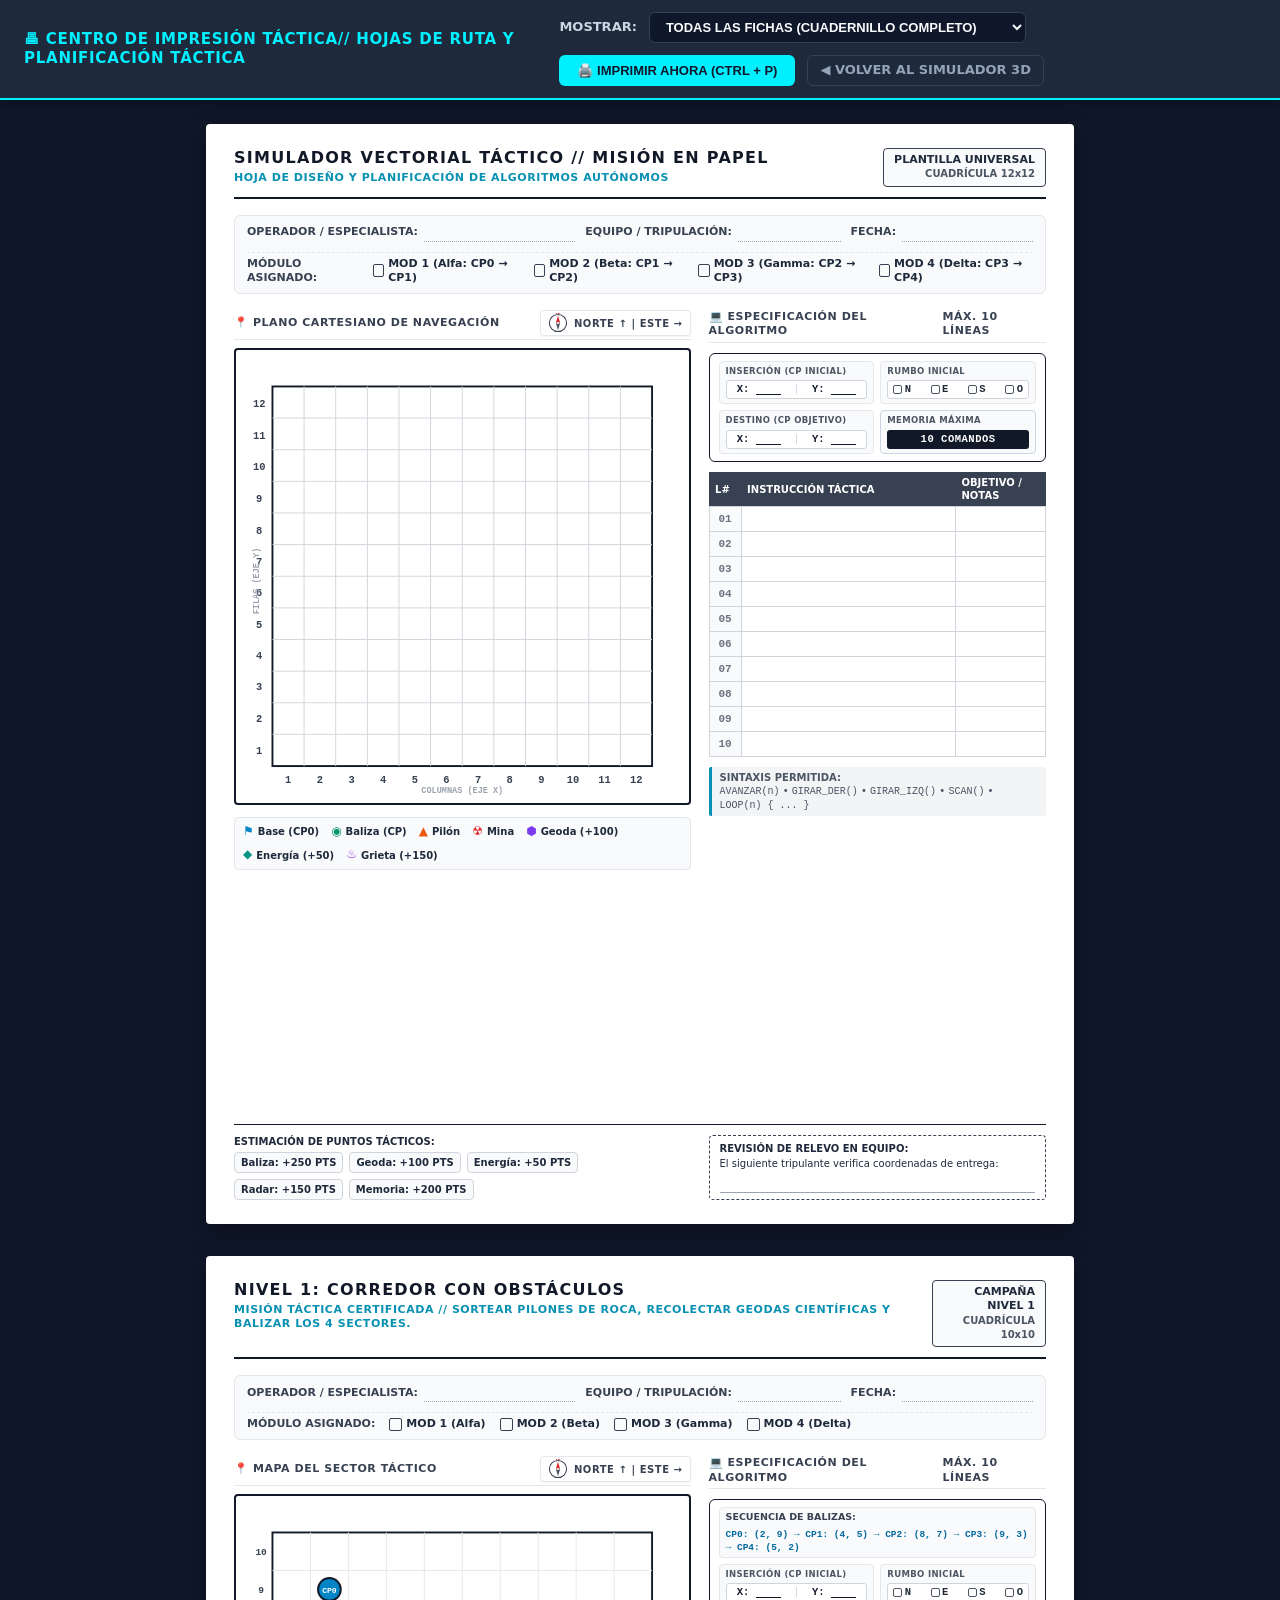
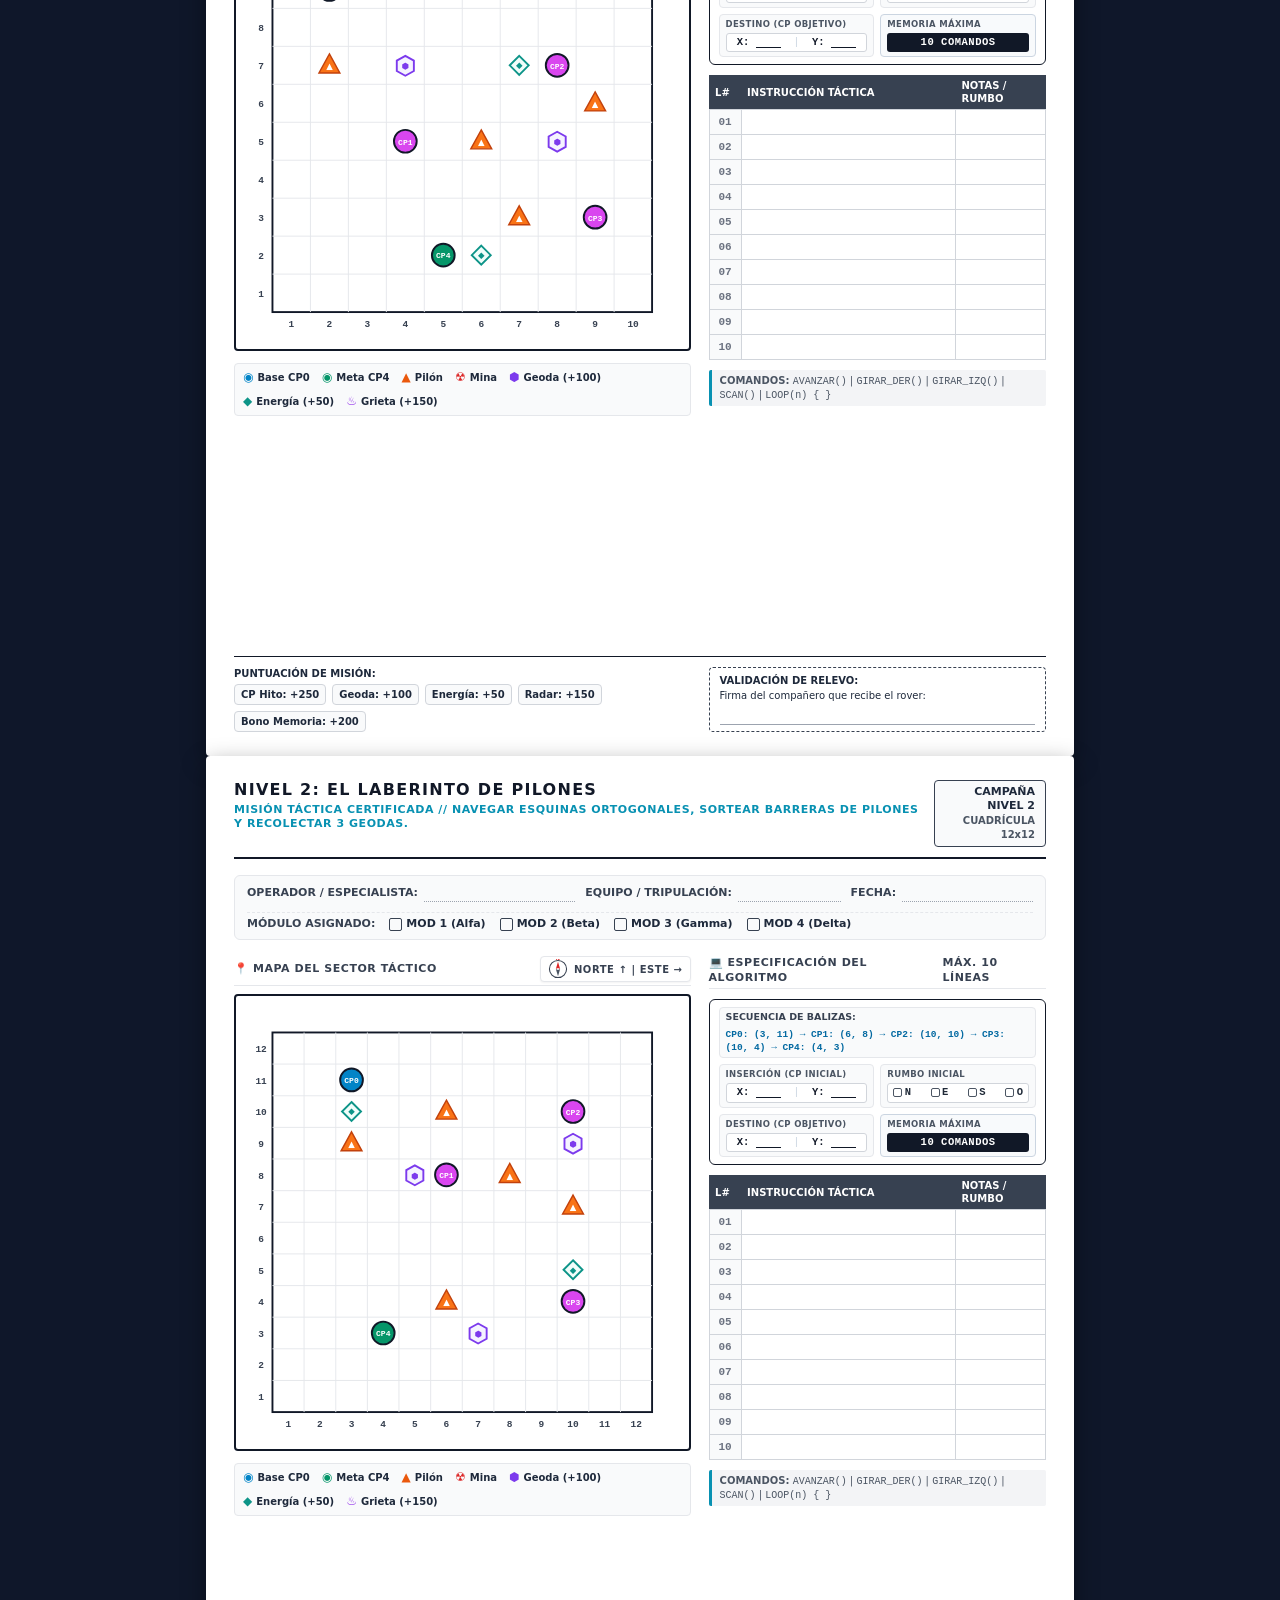
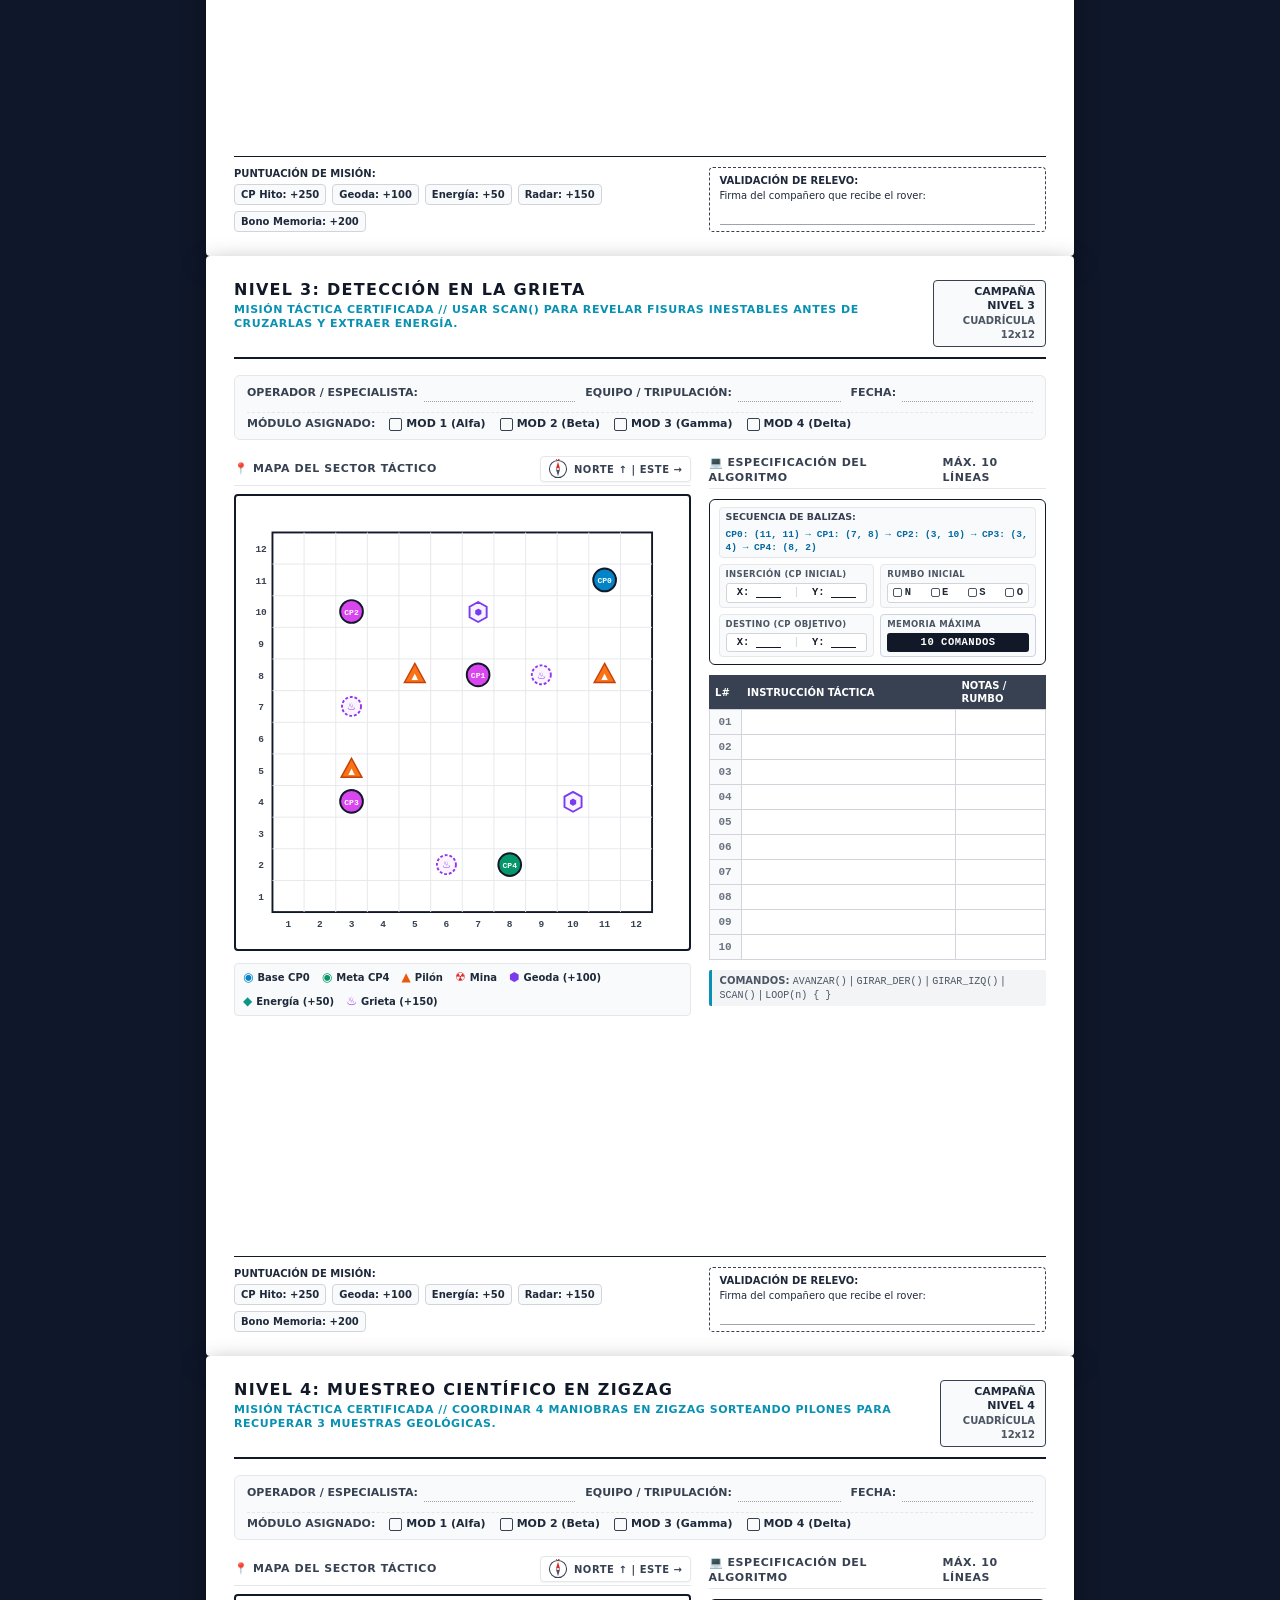
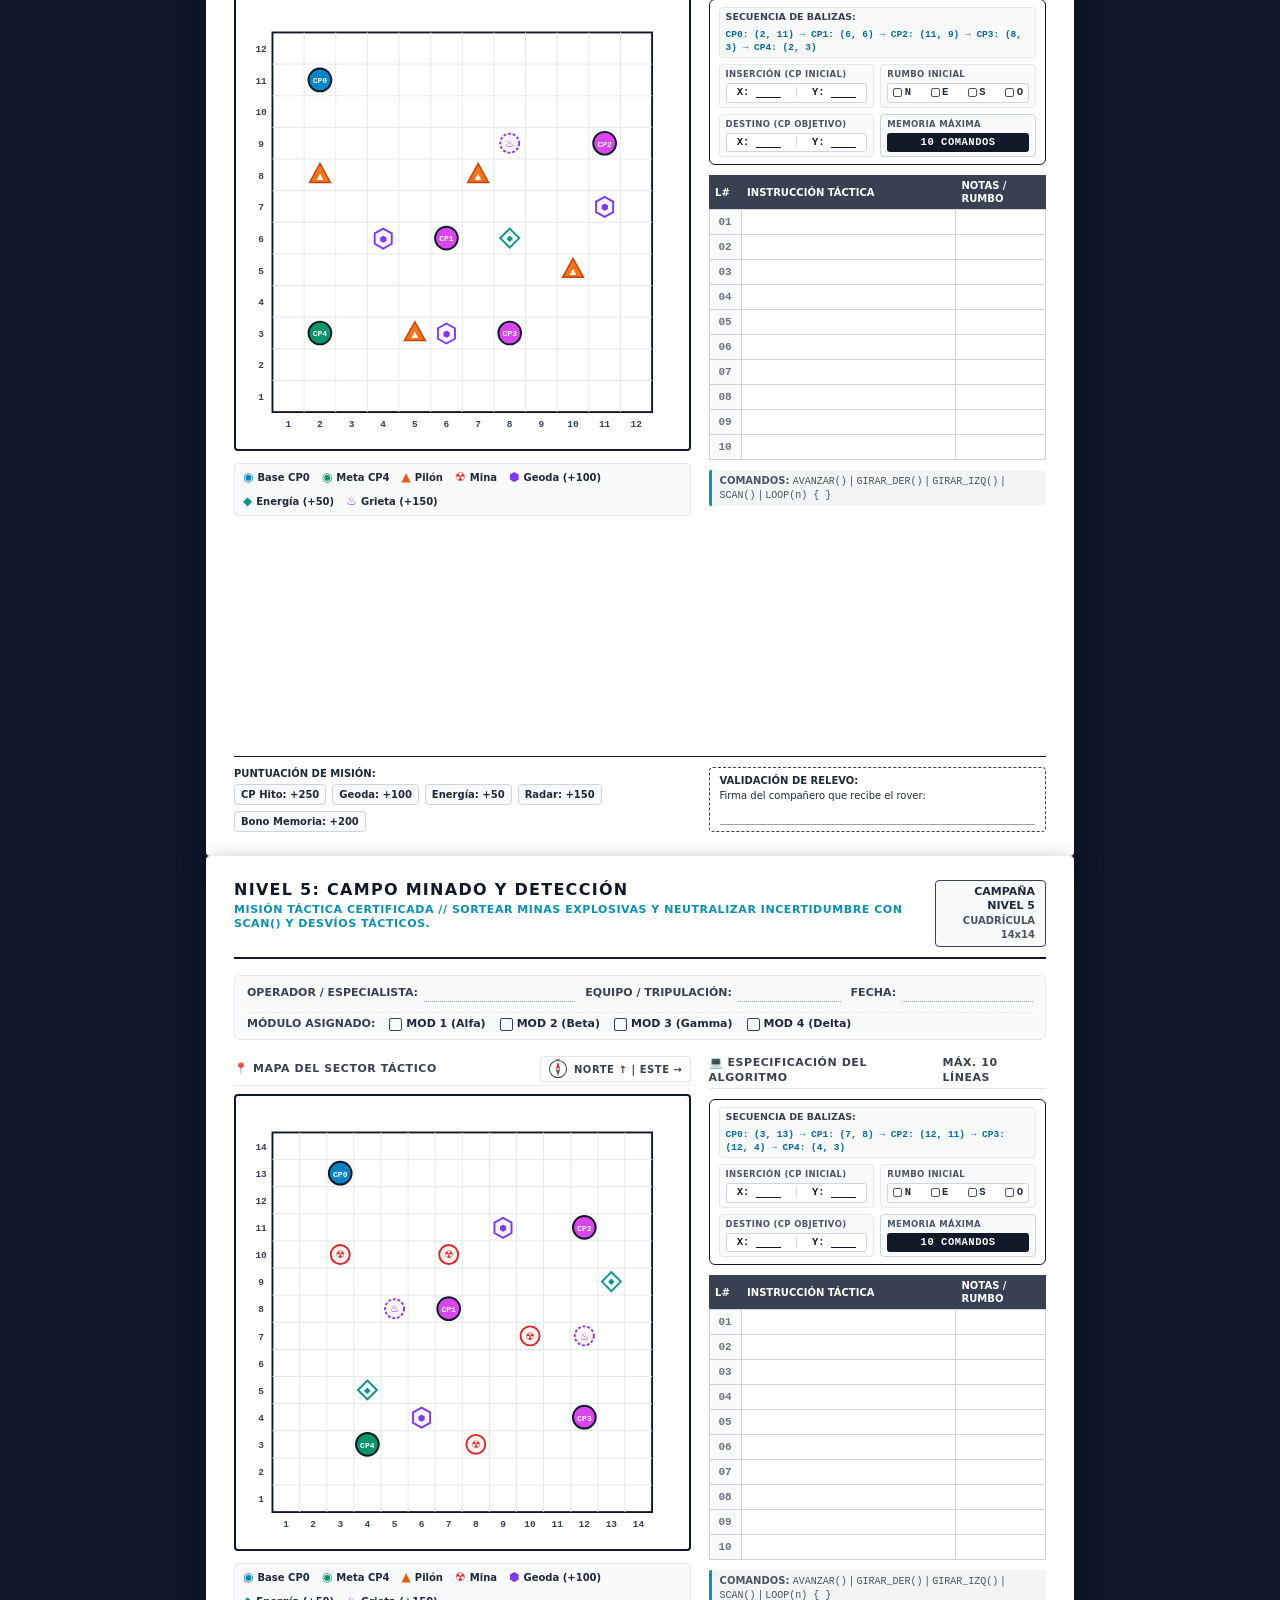
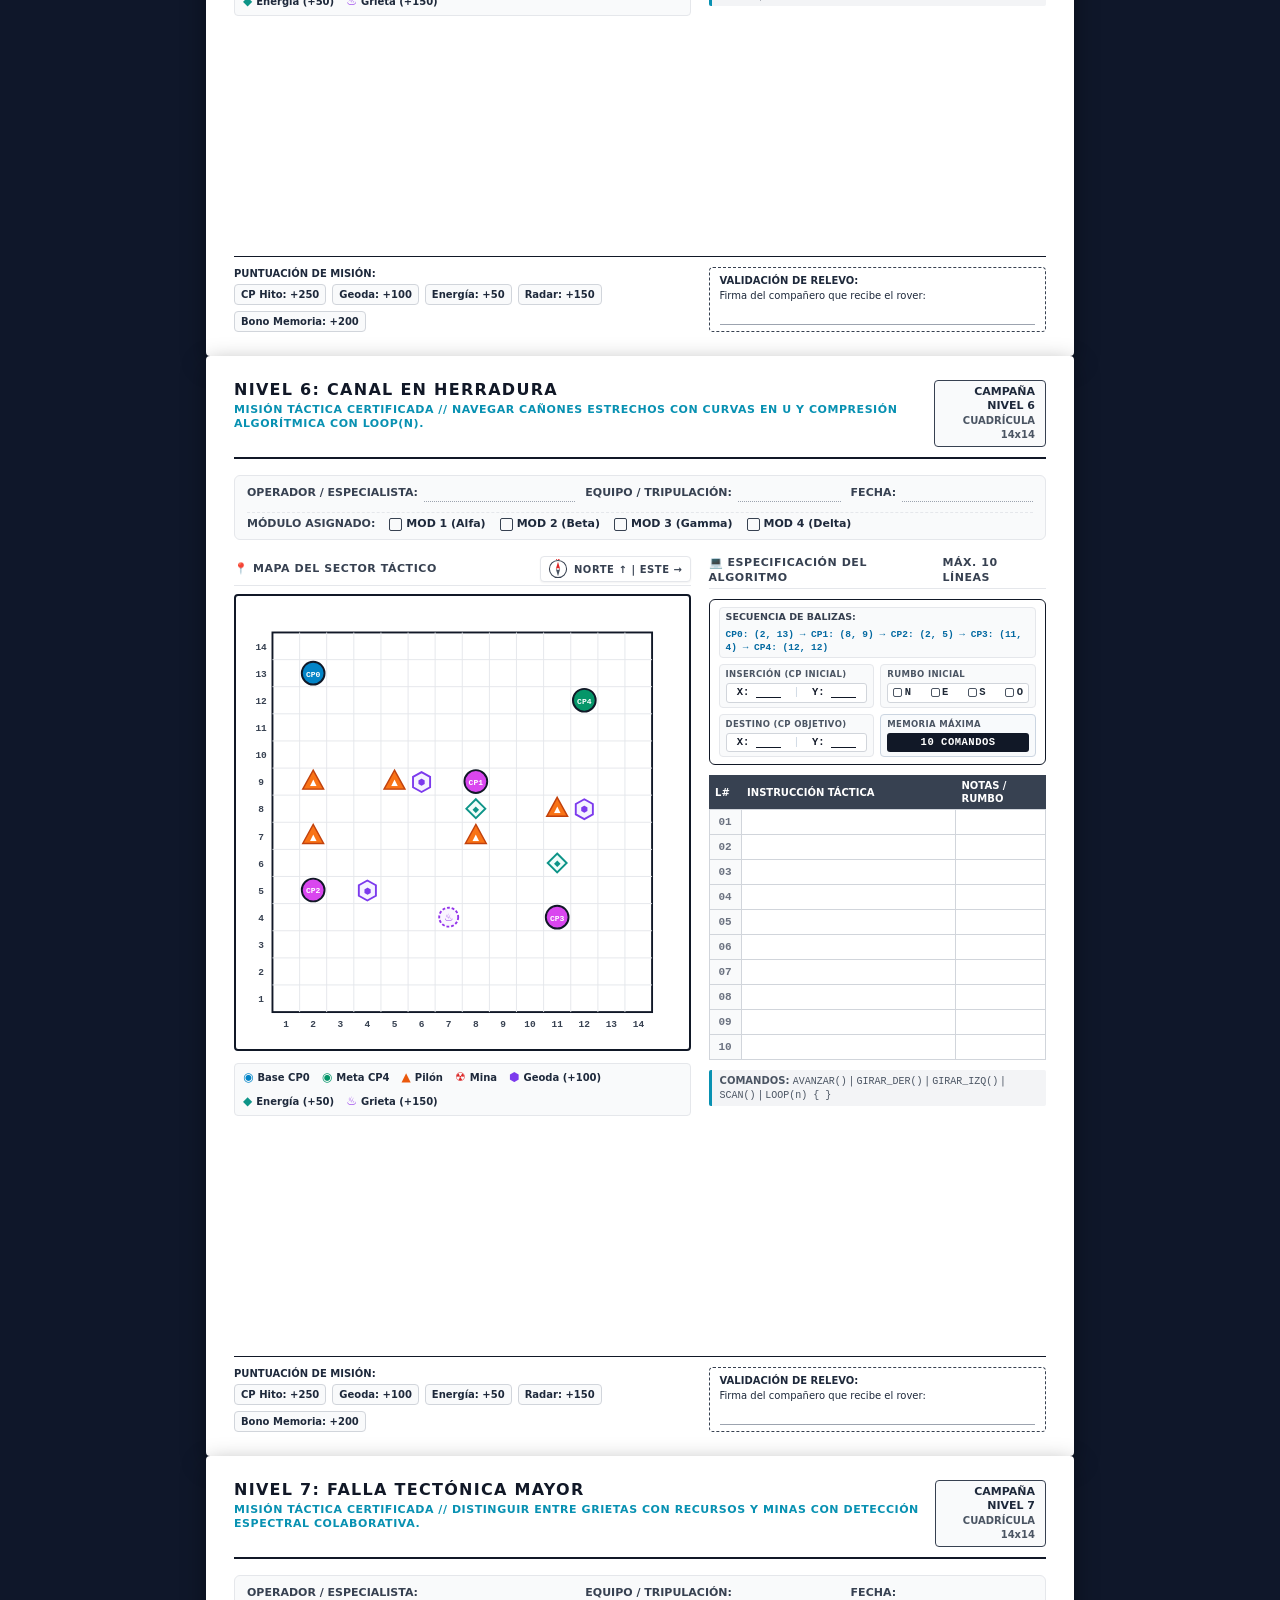
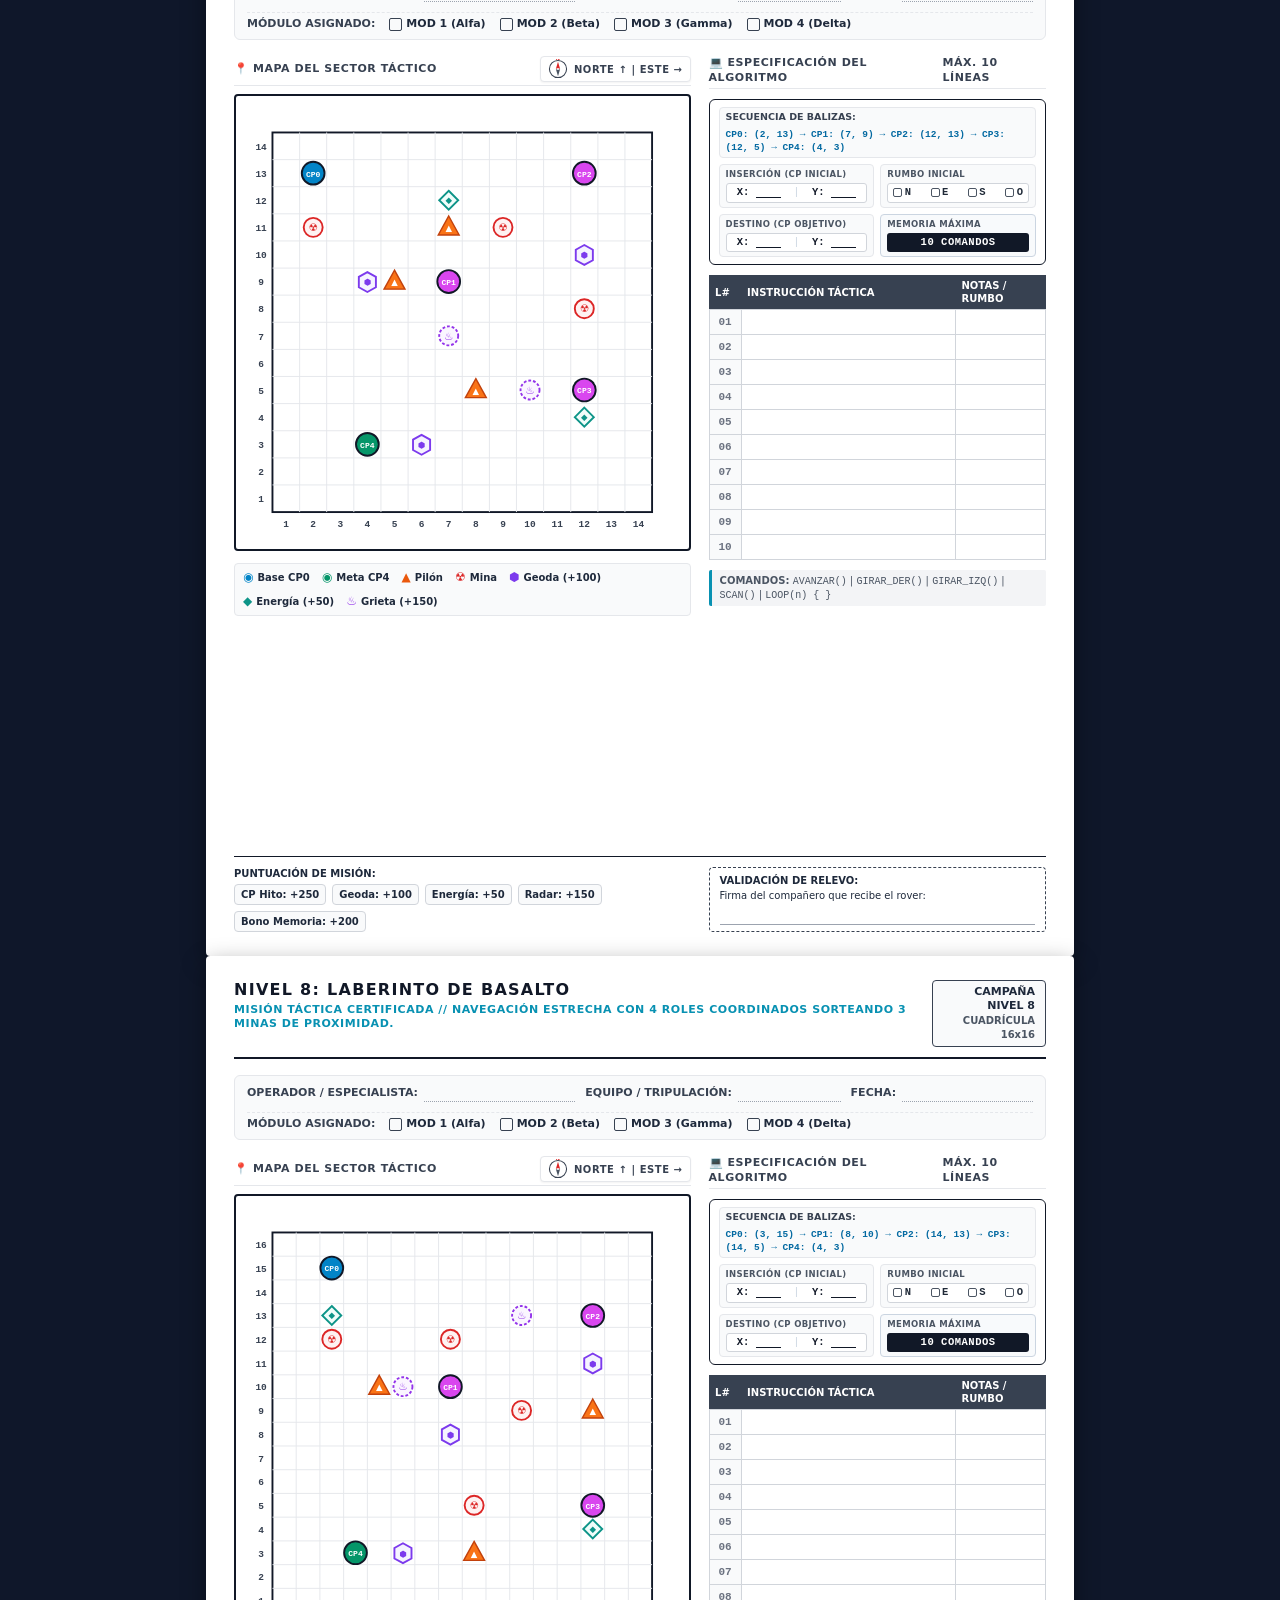
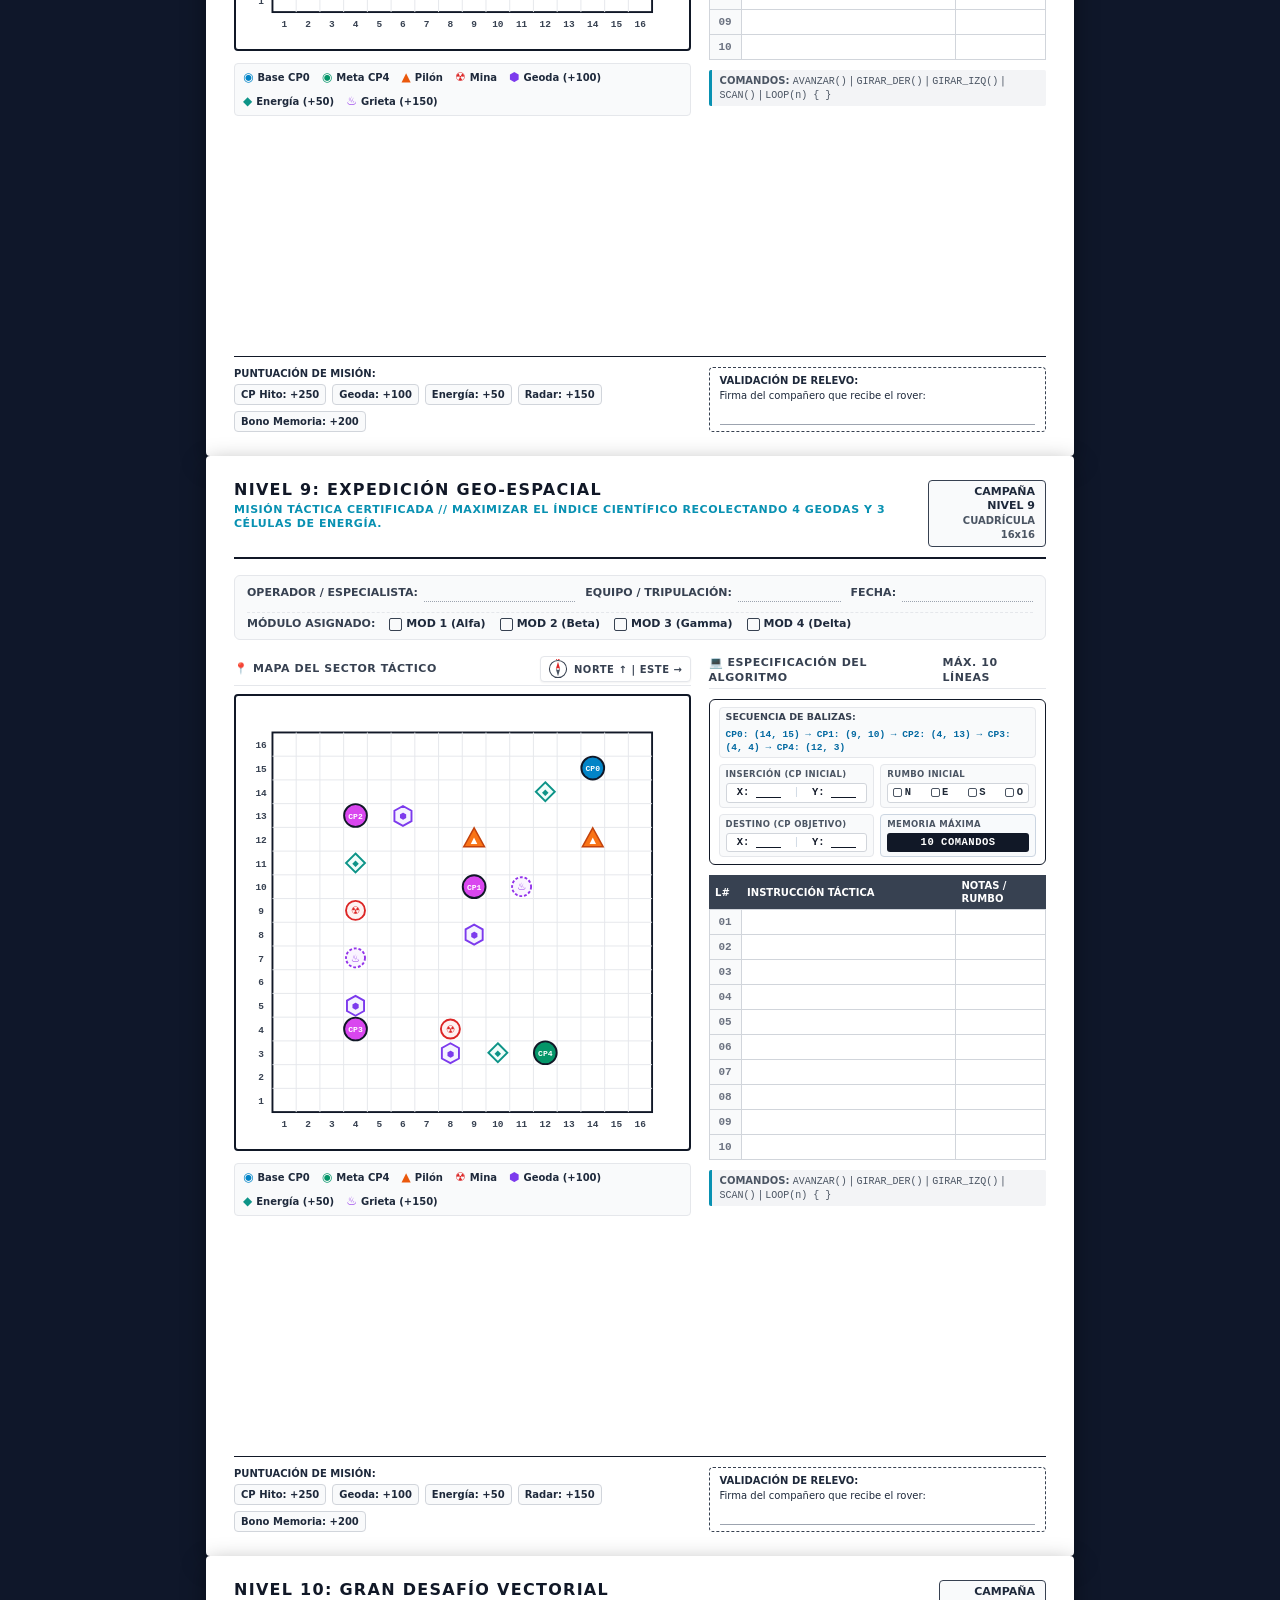
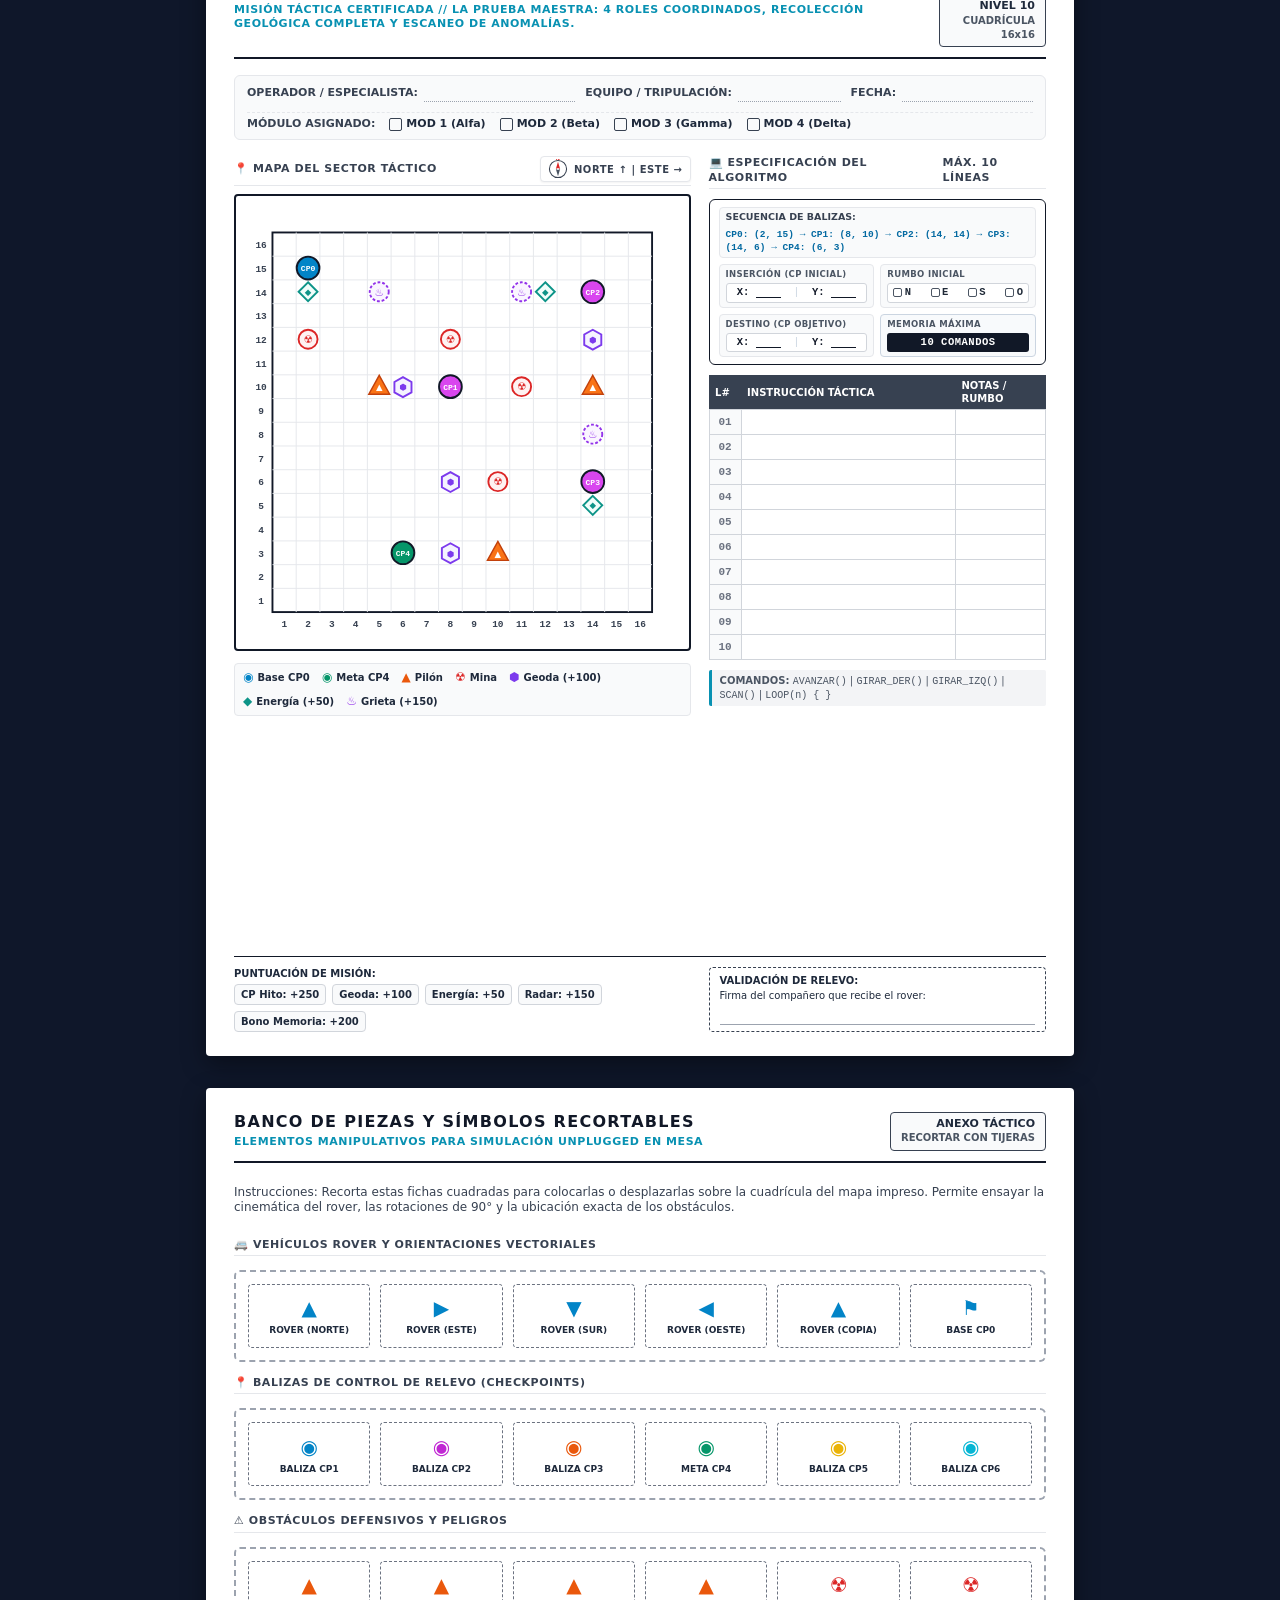
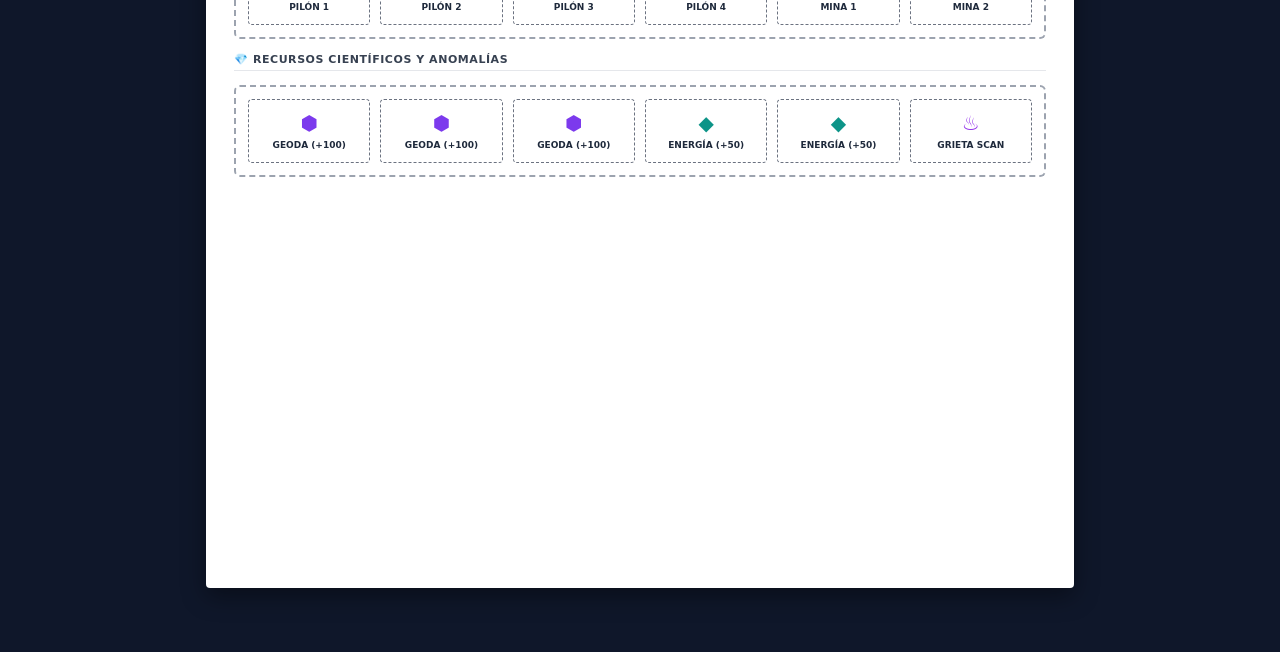
==== fichas-imprimibles.html @ b9f97033 "back" ====
<!DOCTYPE html>
<html lang="es">
<head>
    <meta charset="UTF-8">
    <meta name="viewport" content="width=device-width, initial-scale=1.0">
    <title>Fichas de Trabajo Tácticas - Impresión de Misiones</title>
    <style>
        :root {
            --print-black: #111827;
            --print-gray-dark: #374151;
            --print-gray-light: #e5e7eb;
            --print-gray-subtle: #f9fafb;
            --accent-cyan: #0891b2;
            --accent-green: #059669;
            --accent-amber: #d97706;
            --accent-purple: #7c3aed;
        }

        * {
            box-sizing: border-box;
            margin: 0;
            padding: 0;
            -webkit-print-color-adjust: exact;
            print-color-adjust: exact;
        }

        body {
            font-family: 'Segoe UI', system-ui, -apple-system, BlinkMacSystemFont, Roboto, sans-serif;
            background: #0f172a;
            color: #1e293b;
            line-height: 1.3;
        }

        /* Screen Toolbar */
        .screen-toolbar {
            position: sticky;
            top: 0;
            z-index: 1000;
            background: #1e293b;
            color: #f8fafc;
            padding: 12px 24px;
            display: flex;
            align-items: center;
            justify-content: space-between;
            gap: 16px;
            box-shadow: 0 4px 12px rgba(0, 0, 0, 0.3);
            border-bottom: 2px solid #00f0ff;
        }

        .toolbar-title {
            font-size: 15px;
            font-weight: 700;
            letter-spacing: 0.05em;
            color: #00f0ff;
            display: flex;
            align-items: center;
            gap: 8px;
        }

        .toolbar-controls {
            display: flex;
            align-items: center;
            gap: 12px;
            flex-wrap: wrap;
        }

        .toolbar-select {
            background: #0f172a;
            color: #f8fafc;
            border: 1px solid #334155;
            padding: 6px 12px;
            border-radius: 6px;
            font-size: 13px;
            font-weight: 600;
            cursor: pointer;
        }

        .toolbar-btn {
            background: #00f0ff;
            color: #0f172a;
            border: none;
            padding: 8px 18px;
            border-radius: 6px;
            font-size: 13px;
            font-weight: 800;
            cursor: pointer;
            display: flex;
            align-items: center;
            gap: 6px;
            transition: all 0.15s ease;
        }

        .toolbar-btn:hover {
            background: #38bdf8;
            transform: translateY(-1px);
        }

        .toolbar-link {
            color: #94a3b8;
            text-decoration: none;
            font-size: 13px;
            font-weight: 600;
            padding: 6px 12px;
            border: 1px solid #334155;
            border-radius: 6px;
            transition: all 0.15s ease;
        }

        .toolbar-link:hover {
            color: #f8fafc;
            border-color: #64748b;
        }

        /* Printable Sheets Container */
        .sheets-container {
            max-width: 900px;
            margin: 24px auto;
            padding: 0 16px 40px;
            display: flex;
            flex-direction: column;
            gap: 32px;
        }

        /* Individual Worksheet (A4 / Letter Page) */
        .worksheet-page {
            background: #ffffff;
            width: 100%;
            min-height: 1100px;
            padding: 24px 28px;
            border-radius: 4px;
            box-shadow: 0 8px 24px rgba(0, 0, 0, 0.4);
            position: relative;
            display: flex;
            flex-direction: column;
            gap: 16px;
        }

        /* Header of the Worksheet */
        .sheet-header {
            display: flex;
            justify-content: space-between;
            align-items: flex-start;
            border-bottom: 2px solid var(--print-black);
            padding-bottom: 10px;
            gap: 12px;
        }

        .sheet-logo-group {
            display: flex;
            flex-direction: column;
            gap: 2px;
        }

        .sheet-system-title {
            font-size: 16px;
            font-weight: 900;
            letter-spacing: 0.08em;
            color: var(--print-black);
            text-transform: uppercase;
        }

        .sheet-sub-title {
            font-size: 11px;
            font-weight: 700;
            color: var(--accent-cyan);
            letter-spacing: 0.05em;
            text-transform: uppercase;
        }

        .sheet-mission-badge {
            background: var(--print-gray-subtle);
            border: 1.5px solid var(--print-gray-dark);
            padding: 4px 10px;
            border-radius: 4px;
            text-align: right;
            font-size: 11px;
            font-weight: 800;
        }

        /* Meta fields: Student, Team, Role */
        .sheet-meta-grid {
            display: grid;
            grid-template-columns: 1.8fr 1.4fr 1fr;
            gap: 10px;
            background: var(--print-gray-subtle);
            border: 1px solid var(--print-gray-light);
            border-radius: 6px;
            padding: 8px 12px;
            font-size: 12px;
        }

        .meta-field {
            display: flex;
            align-items: center;
            gap: 6px;
        }

        .meta-label {
            font-weight: 800;
            color: var(--print-gray-dark);
            font-size: 11px;
            text-transform: uppercase;
        }

        .meta-line {
            flex: 1;
            border-bottom: 1.5px dotted #9ca3af;
            height: 18px;
        }

        .meta-roles-row {
            grid-column: 1 / -1;
            display: flex;
            align-items: center;
            gap: 14px;
            padding-top: 4px;
            border-top: 1px dashed var(--print-gray-light);
            font-size: 11px;
        }

        .role-check {
            display: flex;
            align-items: center;
            gap: 4px;
            font-weight: 700;
        }

        .role-box {
            width: 13px;
            height: 13px;
            border: 1.5px solid var(--print-gray-dark);
            border-radius: 2px;
            display: inline-block;
        }

        /* Main Workspace: Grid + Code Section */
        .sheet-main-content {
            display: grid;
            grid-template-columns: 1.15fr 0.85fr;
            gap: 18px;
            flex: 1;
        }

        /* Tactical Grid Container */
        .grid-panel {
            display: flex;
            flex-direction: column;
            gap: 8px;
        }

        .panel-heading {
            font-size: 11px;
            font-weight: 800;
            text-transform: uppercase;
            letter-spacing: 0.05em;
            color: var(--print-gray-dark);
            display: flex;
            justify-content: space-between;
            align-items: center;
            border-bottom: 1px solid var(--print-gray-light);
            padding-bottom: 3px;
        }

        .tactical-grid-wrapper {
            position: relative;
            background: #ffffff;
            border: 2px solid var(--print-black);
            border-radius: 4px;
            padding: 8px;
            display: flex;
            flex-direction: column;
            align-items: center;
        }

        /* SVG Grid Styling */
        .tactical-grid-svg {
            width: 100%;
            height: auto;
            max-height: 480px;
            display: block;
        }

        /* Grid Legend & Instructions */
        .grid-legend-row {
            display: flex;
            flex-wrap: wrap;
            gap: 8px 12px;
            font-size: 10px;
            font-weight: 700;
            padding: 6px 8px;
            background: var(--print-gray-subtle);
            border: 1px solid var(--print-gray-light);
            border-radius: 4px;
            margin-top: 4px;
        }

        .legend-item {
            display: flex;
            align-items: center;
            gap: 4px;
        }

        .legend-symbol {
            font-size: 12px;
            font-weight: 900;
        }

        /* Code Planning & Algorithm Section */
        .code-panel {
            display: flex;
            flex-direction: column;
            gap: 10px;
        }

        .heading-compass-badge {
            display: inline-flex;
            align-items: center;
            gap: 6px;
            background: #ffffff;
            border: 1px solid var(--print-gray-light);
            border-radius: 4px;
            padding: 2px 7px;
            font-size: 10px;
            font-weight: 800;
            color: var(--print-gray-dark);
            box-shadow: 0 1px 2px rgba(0, 0, 0, 0.05);
        }

        .heading-compass-badge svg {
            display: block;
        }

        /* Mission Parameters Card */
        .mission-params-card {
            background: #ffffff;
            border: 1.5px solid var(--print-black);
            border-radius: 6px;
            padding: 7px 9px;
            display: flex;
            flex-direction: column;
            gap: 6px;
        }

        .params-route-bar {
            display: flex;
            align-items: center;
            gap: 6px;
            background: var(--print-gray-subtle);
            border: 1px solid var(--print-gray-light);
            border-radius: 4px;
            padding: 3px 6px;
            font-size: 9.5px;
            flex-wrap: wrap;
        }

        .route-title {
            font-weight: 800;
            color: var(--print-gray-dark);
            white-space: nowrap;
        }

        .route-waypoints {
            font-family: monospace;
            font-weight: 700;
            color: #0369a1;
        }

        .params-slots-grid {
            display: grid;
            grid-template-columns: 1fr 1fr;
            gap: 6px;
        }

        .param-slot {
            background: var(--print-gray-subtle);
            border: 1px solid var(--print-gray-light);
            border-radius: 4px;
            padding: 4px 6px;
            display: flex;
            flex-direction: column;
            gap: 3px;
        }

        .param-slot.slot-accent {
            background: #f8fafc;
            border-color: #cbd5e1;
            justify-content: space-between;
        }

        .slot-label {
            font-size: 8.5px;
            font-weight: 800;
            letter-spacing: 0.04em;
            color: #4b5563;
            text-transform: uppercase;
            white-space: nowrap;
        }

        .slot-coord-pill {
            display: flex;
            align-items: center;
            justify-content: space-around;
            background: #ffffff;
            border: 1px solid #d1d5db;
            border-radius: 3px;
            padding: 2px 4px;
            font-family: monospace;
            font-size: 10.5px;
            font-weight: 700;
            color: #111827;
        }

        .slot-sep {
            color: #cbd5e1;
            font-weight: 400;
        }

        .slot-line {
            display: inline-block;
            border-bottom: 1.5px solid #111827;
            min-width: 22px;
            height: 12px;
        }

        .slot-heading-selectors {
            display: flex;
            align-items: center;
            justify-content: space-between;
            background: #ffffff;
            border: 1px solid #d1d5db;
            border-radius: 3px;
            padding: 2px 5px;
        }

        .heading-opt {
            display: inline-flex;
            align-items: center;
            gap: 2.5px;
            font-family: monospace;
            font-size: 10.5px;
            font-weight: 800;
            color: #1f2937;
            white-space: nowrap;
        }

        .heading-box {
            width: 9px;
            height: 9px;
            border: 1.5px solid #4b5563;
            border-radius: 2px;
            display: inline-block;
        }

        .slot-limit-badge {
            background: #111827;
            color: #ffffff;
            font-family: monospace;
            font-size: 10.5px;
            font-weight: 800;
            text-align: center;
            padding: 3px 6px;
            border-radius: 3px;
            letter-spacing: 0.05em;
        }

        /* Table of Instructions */
        .instruction-table {
            width: 100%;
            border-collapse: collapse;
            font-size: 11px;
        }

        .instruction-table th {
            background: var(--print-gray-dark);
            color: #ffffff;
            padding: 4px 6px;
            font-weight: 800;
            text-align: left;
            font-size: 10px;
            text-transform: uppercase;
        }

        .instruction-table td {
            border: 1px solid #d1d5db;
            padding: 4px 6px;
            height: 25px;
            vertical-align: middle;
        }

        .instruction-table td.col-line {
            width: 28px;
            text-align: center;
            font-family: monospace;
            font-weight: 800;
            color: #6b7280;
            background: var(--print-gray-subtle);
        }

        .instruction-table td.col-command {
            font-family: 'Courier New', Courier, monospace;
            font-weight: 700;
        }

        .instruction-table td.col-purpose {
            font-size: 10px;
            color: #4b5563;
        }

        /* Bottom Row: Score Estimator & Sign-off */
        .sheet-footer-row {
            display: grid;
            grid-template-columns: 1.15fr 0.85fr;
            gap: 18px;
            margin-top: auto;
            border-top: 1.5px solid var(--print-black);
            padding-top: 10px;
            font-size: 11px;
        }

        .scoring-card {
            display: flex;
            flex-direction: column;
            gap: 4px;
        }

        .scoring-pills-row {
            display: flex;
            gap: 6px;
            flex-wrap: wrap;
        }

        .score-pill {
            background: var(--print-gray-subtle);
            border: 1px solid #d1d5db;
            border-radius: 4px;
            padding: 3px 6px;
            font-size: 10px;
            font-weight: 700;
        }

        .approval-card {
            border: 1px dashed var(--print-gray-dark);
            border-radius: 4px;
            padding: 6px 10px;
            display: flex;
            flex-direction: column;
            justify-content: space-between;
            font-size: 10px;
        }

        .approval-line {
            border-bottom: 1px solid #9ca3af;
            height: 16px;
            margin-top: 6px;
        }

        /* Cutout Stamps Section */
        .cutouts-sheet {
            display: flex;
            flex-direction: column;
            gap: 14px;
        }

        .cutout-grid {
            display: grid;
            grid-template-columns: repeat(6, 1fr);
            gap: 10px;
            padding: 12px;
            border: 2px dashed #9ca3af;
            border-radius: 6px;
        }

        .cutout-cell {
            border: 1px dashed #6b7280;
            padding: 8px 4px;
            display: flex;
            flex-direction: column;
            align-items: center;
            justify-content: center;
            text-align: center;
            gap: 4px;
            min-height: 64px;
            border-radius: 4px;
        }

        .cutout-icon {
            font-size: 20px;
        }

        .cutout-label {
            font-size: 9px;
            font-weight: 800;
            text-transform: uppercase;
        }

        /* Printable Media Rules */
        @media print {
            body {
                background: #ffffff !important;
                color: #000000 !important;
            }

            .screen-toolbar {
                display: none !important;
            }

            .sheets-container {
                max-width: 100% !important;
                margin: 0 !important;
                padding: 0 !important;
                gap: 0 !important;
            }

            .worksheet-page {
                box-shadow: none !important;
                border-radius: 0 !important;
                padding: 12mm 14mm !important;
                min-height: 100vh !important;
                page-break-after: always !important;
                break-after: page !important;
            }

            .worksheet-page:last-child {
                page-break-after: avoid !important;
                break-after: avoid !important;
            }
        }
    </style>
</head>
<body>

    <!-- SCREEN PRINTING TOOLBAR -->
    <header class="screen-toolbar">
        <div class="toolbar-title">
            <span>&#x1F5B6;&#xFE0F; CENTRO DE IMPRESIÓN TÁCTICA</sp            <span style="color: #94a3b8; font-size: 13px;">// HOJAS DE RUTA Y PLANIFICACIÓN TÁCTICA</span>
        </div>

        <div class="toolbar-controls">
            <label for="sheet-selector" style="font-size: 13px; font-weight: 700; color: #cbd5e1;">MOSTRAR:</label>
            <select id="sheet-selector" class="toolbar-select">
                <option value="ALL">TODAS LAS FICHAS (CUADERNILLO COMPLETO)</option>
                <option value="UNIVERSAL">FICHA 0: PLANTILLA UNIVERSAL (EN BLANCO)</option>
                <option value="LEVEL-1">NIVEL 1: CORREDOR CON OBSTÁCULOS (10x10)</option>
                <option value="LEVEL-2">NIVEL 2: EL LABERINTO DE PILONES (12x12)</option>
                <option value="LEVEL-3">NIVEL 3: DETECCIÓN EN LA GRIETA (12x12)</option>
                <option value="LEVEL-4">NIVEL 4: MUESTREO CIENTÍFICO (12x12)</option>
                <option value="LEVEL-5">NIVEL 5: CAMPO MINADO Y FISURAS (12x12)</option>
                <option value="LEVEL-6">NIVEL 6: CANAL EN ZIGZAG (12x12)</option>
                <option value="LEVEL-7">NIVEL 7: FALLA TECTÓNICA TRANSVERSAL (12x12)</option>
                <option value="LEVEL-8">NIVEL 8: LABERINTO DE BASALTO (12x12)</option>
                <option value="LEVEL-9">NIVEL 9: EXPEDICIÓN GEO-ESPACIAL (14x14)</option>
                <option value="LEVEL-10">NIVEL 10: GRAN BRECHA DEL TITÁN (14x14)</option>
                <option value="CUTOUTS">FICHA ANEXA: PIEZAS Y SÍMBOLOS RECORTABLES</option>
            </select>

            <button type="button" class="toolbar-btn" onclick="window.print()">
                &#x1F5A8;&#xFE0F; IMPRIMIR AHORA (CTRL + P)
            </button>

            <a href="index.html" class="toolbar-link">&#x25C0; VOLVER AL SIMULADOR 3D</a>
        </div>
    </header>

    <!-- PRINTABLE SHEETS CONTAINER -->
    <div class="sheets-container" id="printable-sheets-container">

        <!-- 1. UNIVERSAL WORKSHEET (BLANK / CUSTOM MISSION) -->
        <article class="worksheet-page" id="sheet-universal" data-sheet-id="UNIVERSAL">
            <header class="sheet-header">
                <div class="sheet-logo-group">
                    <h1 class="sheet-system-title">SIMULADOR VECTORIAL TÁCTICO // MISIÓN EN PAPEL</h1>
                    <span class="sheet-sub-title">Hoja de Diseño y Planificación de Algoritmos Autónomos</span>
                </div>
                <div class="sheet-mission-badge">
                    PLANTILLA UNIVERSAL<br>
                    <span style="font-size: 10px; color: #4b5563;">CUADRÍCULA 12x12</span>
                </div>
            </header>

            <section class="sheet-meta-grid">
                <div class="meta-field">
                    <span class="meta-label">Operador / Especialista:</span>
                    <span class="meta-line"></span>
                </div>
                <div class="meta-field">
                    <span class="meta-label">Equipo / Tripulación:</span>
                    <span class="meta-line"></span>
                </div>
                <div class="meta-field">
                    <span class="meta-label">Fecha:</span>
                    <span class="meta-line"></span>
                </div>
                <div class="meta-roles-row">
                    <span class="meta-label">Módulo Asignado:</span>
                    <label class="role-check"><span class="role-box"></span> MOD 1 (Alfa: CP0 &rarr; CP1)</label>
                    <label class="role-check"><span class="role-box"></span> MOD 2 (Beta: CP1 &rarr; CP2)</label>
                    <label class="role-check"><span class="role-box"></span> MOD 3 (Gamma: CP2 &rarr; CP3)</label>
                    <label class="role-check"><span class="role-box"></span> MOD 4 (Delta: CP3 &rarr; CP4)</label>
                </div>
            </section>

            <div class="sheet-main-content">
                <!-- GRID PANEL -->
                <div class="grid-panel">
                    <div class="panel-heading">
                        <span>&#x1F4CD; PLANO CARTESIANO DE NAVEGACIÓN</span>
                        <div class="heading-compass-badge">
                            <svg width="20" height="20" viewBox="-14 -14 28 28">
                                <circle cx="0" cy="0" r="12" fill="#ffffff" stroke="#374151" stroke-width="1.5"/>
                                <polygon points="0,-10 3,0 0,-1.5 -3,0" fill="#dc2626"/>
                                <polygon points="0,10 3,0 0,1.5 -3,0" fill="#4b5563"/>
                                <text x="0" y="-12" font-size="7" font-weight="900" text-anchor="middle" fill="#dc2626">N</text>
                            </svg>
                            <span>NORTE &uarr; | ESTE &rarr;</span>
                        </div>
                    </div>

                    <div class="tactical-grid-wrapper">
                        <!-- Dynamically drawn 12x12 SVG Grid -->
                        <svg class="tactical-grid-svg" viewBox="0 0 460 460" xmlns="http://www.w3.org/2000/svg">
                            <!-- Background -->
                            <rect x="30" y="30" width="400" height="400" fill="#ffffff" stroke="#111827" stroke-width="2"/>
                            
                            <!-- Grid lines & Coordinate Numbers -->
                            <g stroke="#d1d5db" stroke-width="1">
                                <!-- Horizontal lines -->
                                <line x1="30" y1="63.3" x2="430" y2="63.3"/>
                                <line x1="30" y1="96.6" x2="430" y2="96.6"/>
                                <line x1="30" y1="130.0" x2="430" y2="130.0"/>
                                <line x1="30" y1="163.3" x2="430" y2="163.3"/>
                                <line x1="30" y1="196.6" x2="430" y2="196.6"/>
                                <line x1="30" y1="230.0" x2="430" y2="230.0"/>
                                <line x1="30" y1="263.3" x2="430" y2="263.3"/>
                                <line x1="30" y1="296.6" x2="430" y2="296.6"/>
                                <line x1="30" y1="330.0" x2="430" y2="330.0"/>
                                <line x1="30" y1="363.3" x2="430" y2="363.3"/>
                                <line x1="30" y1="396.6" x2="430" y2="396.6"/>

                                <!-- Vertical lines -->
                                <line x1="63.3" y1="30" x2="63.3" y2="430"/>
                                <line x1="96.6" y1="30" x2="96.6" y2="430"/>
                                <line x1="130.0" y1="30" x2="130.0" y2="430"/>
                                <line x1="163.3" y1="30" x2="163.3" y2="430"/>
                                <line x1="196.6" y1="30" x2="196.6" y2="430"/>
                                <line x1="230.0" y1="30" x2="230.0" y2="430"/>
                                <line x1="263.3" y1="30" x2="263.3" y2="430"/>
                                <line x1="296.6" y1="30" x2="296.6" y2="430"/>
                                <line x1="330.0" y1="30" x2="330.0" y2="430"/>
                                <line x1="363.3" y1="30" x2="363.3" y2="430"/>
                                <line x1="396.6" y1="30" x2="396.6" y2="430"/>
                            </g>

                            <!-- Y Axis labels (Left) -->
                            <g font-family="monospace" font-size="11" font-weight="bold" fill="#374151" text-anchor="middle">
                                <text x="16" y="52">12</text>
                                <text x="16" y="85">11</text>
                                <text x="16" y="118">10</text>
                                <text x="16" y="152">9</text>
                                <text x="16" y="185">8</text>
                                <text x="16" y="218">7</text>
                                <text x="16" y="251">6</text>
                                <text x="16" y="284">5</text>
                                <text x="16" y="317">4</text>
                                <text x="16" y="350">3</text>
                                <text x="16" y="384">2</text>
                                <text x="16" y="417">1</text>
                                <text x="16" y="235" transform="rotate(-90 16 235)" font-size="9" fill="#9ca3af">FILAS (EJE Y)</text>
                            </g>

                            <!-- X Axis labels (Bottom) -->
                            <g font-family="monospace" font-size="11" font-weight="bold" fill="#374151" text-anchor="middle">
                                <text x="46.6" y="448">1</text>
                                <text x="80.0" y="448">2</text>
                                <text x="113.3" y="448">3</text>
                                <text x="146.6" y="448">4</text>
                                <text x="180.0" y="448">5</text>
                                <text x="213.3" y="448">6</text>
                                <text x="246.6" y="448">7</text>
                                <text x="280.0" y="448">8</text>
                                <text x="313.3" y="448">9</text>
                                <text x="346.6" y="448">10</text>
                                <text x="380.0" y="448">11</text>
                                <text x="413.3" y="448">12</text>
                                <text x="230" y="458" font-size="9" fill="#9ca3af">COLUMNAS (EJE X)</text>
                            </g>
                        </svg>
                    </div>

                    <div class="grid-legend-row">
                        <div class="legend-item"><span class="legend-symbol" style="color: #0284c7;">&#x2691;</span> Base (CP0)</div>
                        <div class="legend-item"><span class="legend-symbol" style="color: #059669;">&#x25C9;</span> Baliza (CP)</div>
                        <div class="legend-item"><span class="legend-symbol" style="color: #ea580c;">&#x25B2;</span> Pilón</div>
                        <div class="legend-item"><span class="legend-symbol" style="color: #dc2626;">&#x2622;</span> Mina</div>
                        <div class="legend-item"><span class="legend-symbol" style="color: #7c3aed;">&#x2B22;</span> Geoda (+100)</div>
                        <div class="legend-item"><span class="legend-symbol" style="color: #0d9488;">&#x25C6;</span> Energía (+50)</div>
                        <div class="legend-item"><span class="legend-symbol" style="color: #9333ea;">&#x2668;</span> Grieta (+150)</div>
                    </div>
                </div>

                <!-- CODE & ALGORITHM PANEL -->
                <div class="code-panel">
                    <div class="panel-heading">
                        <span>&#x1F4BB; ESPECIFICACIÓN DEL ALGORITMO</span>
                        <span>MÁX. 10 LÍNEAS</span>
                    </div>

                    <div class="mission-params-card">
                        <div class="params-slots-grid">
                            <div class="param-slot">
                                <span class="slot-label">INSERCIÓN (CP INICIAL)</span>
                                <div class="slot-coord-pill">
                                    <span>X: <span class="slot-line">&nbsp;&nbsp;&nbsp;&nbsp;</span></span>
                                    <span class="slot-sep">|</span>
                                    <span>Y: <span class="slot-line">&nbsp;&nbsp;&nbsp;&nbsp;</span></span>
                                </div>
                            </div>

                            <div class="param-slot">
                                <span class="slot-label">RUMBO INICIAL</span>
                                <div class="slot-heading-selectors">
                                    <span class="heading-opt"><span class="heading-box"></span>N</span>
                                    <span class="heading-opt"><span class="heading-box"></span>E</span>
                                    <span class="heading-opt"><span class="heading-box"></span>S</span>
                                    <span class="heading-opt"><span class="heading-box"></span>O</span>
                                </div>
                            </div>

                            <div class="param-slot">
                                <span class="slot-label">DESTINO (CP OBJETIVO)</span>
                                <div class="slot-coord-pill">
                                    <span>X: <span class="slot-line">&nbsp;&nbsp;&nbsp;&nbsp;</span></span>
                                    <span class="slot-sep">|</span>
                                    <span>Y: <span class="slot-line">&nbsp;&nbsp;&nbsp;&nbsp;</span></span>
                                </div>
                            </div>

                            <div class="param-slot slot-accent">
                                <span class="slot-label">MEMORIA MÁXIMA</span>
                                <div class="slot-limit-badge">10 COMANDOS</div>
                            </div>
                        </div>
                    </div>

                    <table class="instruction-table">
                        <thead>
                            <tr>
                                <th style="width: 32px;">L#</th>
                                <th>Instrucción Táctica</th>
                                <th style="width: 90px;">Objetivo / Notas</th>
                            </tr>
                        </thead>
                        <tbody>
                            <tr><td class="col-line">01</td><td class="col-command"></td><td class="col-purpose"></td></tr>
                            <tr><td class="col-line">02</td><td class="col-command"></td><td class="col-purpose"></td></tr>
                            <tr><td class="col-line">03</td><td class="col-command"></td><td class="col-purpose"></td></tr>
                            <tr><td class="col-line">04</td><td class="col-command"></td><td class="col-purpose"></td></tr>
                            <tr><td class="col-line">05</td><td class="col-command"></td><td class="col-purpose"></td></tr>
                            <tr><td class="col-line">06</td><td class="col-command"></td><td class="col-purpose"></td></tr>
                            <tr><td class="col-line">07</td><td class="col-command"></td><td class="col-purpose"></td></tr>
                            <tr><td class="col-line">08</td><td class="col-command"></td><td class="col-purpose"></td></tr>
                            <tr><td class="col-line">09</td><td class="col-command"></td><td class="col-purpose"></td></tr>
                            <tr><td class="col-line">10</td><td class="col-command"></td><td class="col-purpose"></td></tr>
                        </tbody>
                    </table>

                    <div style="font-size: 10px; color: #4b5563; background: #f3f4f6; border-left: 3px solid #0891b2; padding: 4px 8px; border-radius: 2px;">
                        <strong>SINTAXIS PERMITIDA:</strong><br>
                        <code>AVANZAR(n)</code> &bull; <code>GIRAR_DER()</code> &bull; <code>GIRAR_IZQ()</code> &bull; <code>SCAN()</code> &bull; <code>LOOP(n) { ... }</code>
                    </div>
                </div>
            </div>

            <footer class="sheet-footer-row">
                <div class="scoring-card">
                    <span style="font-weight: 800; font-size: 10px; text-transform: uppercase;">Estimación de Puntos Tácticos:</span>
                    <div class="scoring-pills-row">
                        <span class="score-pill">Baliza: +250 PTS</span>
                        <span class="score-pill">Geoda: +100 PTS</span>
                        <span class="score-pill">Energía: +50 PTS</span>
                        <span class="score-pill">Radar: +150 PTS</span>
                        <span class="score-pill">Memoria: +200 PTS</span>
                    </div>
                </div>
                <div class="approval-card">
                    <span style="font-weight: 800; font-size: 10px;">REVISIÓN DE RELEVO EN EQUIPO:</span>
                    <span>El siguiente tripulante verifica coordenadas de entrega:</span>
                    <div class="approval-line"></div>
                </div>
            </footer>
        </article>

        <!-- 2. CAMPAIGN LEVEL WORKSHEETS GENERATOR CONTAINER -->
        <div id="campaign-sheets-host"></div>

        <!-- 3. CUTOUTS & SYMBOLS SHEET -->
        <article class="worksheet-page" id="sheet-cutouts" data-sheet-id="CUTOUTS">
            <header class="sheet-header">
                <div class="sheet-logo-group">
                    <h1 class="sheet-system-title">BANCO DE PIEZAS Y SÍMBOLOS RECORTABLES</h1>
                    <span class="sheet-sub-title">Elementos Manipulativos para Simulación Unplugged en Mesa</span>
                </div>
                <div class="sheet-mission-badge">
                    ANEXO TÁCTICO<br>
                    <span style="font-size: 10px; color: #4b5563;">RECORTAR CON TIJERAS</span>
                </div>
            </header>

            <div style="font-size: 12px; color: #374151; padding: 6px 0;">
                Instrucciones: Recorta estas fichas cuadradas para colocarlas o desplazarlas sobre la cuadrícula del mapa impreso. Permite ensayar la cinemática del rover, las rotaciones de 90° y la ubicación exacta de los obstáculos.
            </div>

            <div class="cutouts-sheet">
                <div class="panel-heading">&#x1F690; VEHÍCULOS ROVER Y ORIENTACIONES VECTORIALES</div>
                <div class="cutout-grid">
                    <div class="cutout-cell">
                        <span class="cutout-icon" style="color: #0284c7;">&#x25B2;</span>
                        <span class="cutout-label">ROVER (NORTE)</span>
                    </div>
                    <div class="cutout-cell">
                        <span class="cutout-icon" style="color: #0284c7;">&#x25B6;</span>
                        <span class="cutout-label">ROVER (ESTE)</span>
                    </div>
                    <div class="cutout-cell">
                        <span class="cutout-icon" style="color: #0284c7;">&#x25BC;</span>
                        <span class="cutout-label">ROVER (SUR)</span>
                    </div>
                    <div class="cutout-cell">
                        <span class="cutout-icon" style="color: #0284c7;">&#x25C0;</span>
                        <span class="cutout-label">ROVER (OESTE)</span>
                    </div>
                    <div class="cutout-cell">
                        <span class="cutout-icon" style="color: #0284c7;">&#x25B2;</span>
                        <span class="cutout-label">ROVER (COPIA)</span>
                    </div>
                    <div class="cutout-cell">
                        <span class="cutout-icon" style="color: #0284c7;">&#x2691;</span>
                        <span class="cutout-label">BASE CP0</span>
                    </div>
                </div>

                <div class="panel-heading">&#x1F4CD; BALIZAS DE CONTROL DE RELEVO (CHECKPOINTS)</div>
                <div class="cutout-grid">
                    <div class="cutout-cell">
                        <span class="cutout-icon" style="color: #0284c7;">&#x25C9;</span>
                        <span class="cutout-label">BALIZA CP1</span>
                    </div>
                    <div class="cutout-cell">
                        <span class="cutout-icon" style="color: #c026d3;">&#x25C9;</span>
                        <span class="cutout-label">BALIZA CP2</span>
                    </div>
                    <div class="cutout-cell">
                        <span class="cutout-icon" style="color: #ea580c;">&#x25C9;</span>
                        <span class="cutout-label">BALIZA CP3</span>
                    </div>
                    <div class="cutout-cell">
                        <span class="cutout-icon" style="color: #059669;">&#x25C9;</span>
                        <span class="cutout-label">META CP4</span>
                    </div>
                    <div class="cutout-cell">
                        <span class="cutout-icon" style="color: #eab308;">&#x25C9;</span>
                        <span class="cutout-label">BALIZA CP5</span>
                    </div>
                    <div class="cutout-cell">
                        <span class="cutout-icon" style="color: #06b6d4;">&#x25C9;</span>
                        <span class="cutout-label">BALIZA CP6</span>
                    </div>
                </div>

                <div class="panel-heading">&#x26A0;&#xFE0F; OBSTÁCULOS DEFENSIVOS Y PELIGROS</div>
                <div class="cutout-grid">
                    <div class="cutout-cell"><span class="cutout-icon" style="color: #ea580c;">&#x25B2;</span><span class="cutout-label">PILÓN 1</span></div>
                    <div class="cutout-cell"><span class="cutout-icon" style="color: #ea580c;">&#x25B2;</span><span class="cutout-label">PILÓN 2</span></div>
                    <div class="cutout-cell"><span class="cutout-icon" style="color: #ea580c;">&#x25B2;</span><span class="cutout-label">PILÓN 3</span></div>
                    <div class="cutout-cell"><span class="cutout-icon" style="color: #ea580c;">&#x25B2;</span><span class="cutout-label">PILÓN 4</span></div>
                    <div class="cutout-cell"><span class="cutout-icon" style="color: #dc2626;">&#x2622;</span><span class="cutout-label">MINA 1</span></div>
                    <div class="cutout-cell"><span class="cutout-icon" style="color: #dc2626;">&#x2622;</span><span class="cutout-label">MINA 2</span></div>
                </div>

                <div class="panel-heading">&#x1F48E; RECURSOS CIENTÍFICOS Y ANOMALÍAS</div>
                <div class="cutout-grid">
                    <div class="cutout-cell"><span class="cutout-icon" style="color: #7c3aed;">&#x2B22;</span><span class="cutout-label">GEODA (+100)</span></div>
                    <div class="cutout-cell"><span class="cutout-icon" style="color: #7c3aed;">&#x2B22;</span><span class="cutout-label">GEODA (+100)</span></div>
                    <div class="cutout-cell"><span class="cutout-icon" style="color: #7c3aed;">&#x2B22;</span><span class="cutout-label">GEODA (+100)</span></div>
                    <div class="cutout-cell"><span class="cutout-icon" style="color: #0d9488;">&#x25C6;</span><span class="cutout-label">ENERGÍA (+50)</span></div>
                    <div class="cutout-cell"><span class="cutout-icon" style="color: #0d9488;">&#x25C6;</span><span class="cutout-label">ENERGÍA (+50)</span></div>
                    <div class="cutout-cell"><span class="cutout-icon" style="color: #9333ea;">&#x2668;</span><span class="cutout-label">GRIETA SCAN</span></div>
                </div>
            </div>
        </article>

    </div>

    <!-- SCRIPT FOR DYNAMIC CAMPAIGN LEVELS GENERATION -->
    <script src="js/app.js"></script>
    <script>
        /**
         * Generates an SVG grid with level waypoints, pylons, mines, and collectables.
         * @param {Object} level
         * @returns {string} SVG markup
         */
        function renderLevelSvgGrid(level) {
            const size = level.gridSize;
            const cellSize = 400 / size;
            const startOffset = 30;

            let gridLines = '';
            for (let i = 1; i < size; i++) {
                const pos = startOffset + i * cellSize;
                gridLines += `<line x1="${startOffset}" y1="${pos.toFixed(1)}" x2="${startOffset + 400}" y2="${pos.toFixed(1)}" stroke="#e5e7eb" stroke-width="1"/>`;
                gridLines += `<line x1="${pos.toFixed(1)}" y1="${startOffset}" x2="${pos.toFixed(1)}" y2="${startOffset + 400}" stroke="#e5e7eb" stroke-width="1"/>`;
            }

            let axisLabels = '';
            for (let i = 1; i <= size; i++) {
                const xPos = startOffset + (i - 0.5) * cellSize;
                const yVal = size - i + 1;
                const yPos = startOffset + (i - 0.5) * cellSize + 4;
                axisLabels += `<text x="${xPos.toFixed(1)}" y="446" font-size="10" font-family="monospace" font-weight="bold" fill="#374151" text-anchor="middle">${i}</text>`;
                axisLabels += `<text x="18" y="${yPos.toFixed(1)}" font-size="10" font-family="monospace" font-weight="bold" fill="#374151" text-anchor="middle">${yVal}</text>`;
            }

            let entitiesSvg = '';
            if (Array.isArray(level.entities)) {
                for (const ent of level.entities) {
                    const cx = startOffset + (ent.x - 0.5) * cellSize;
                    const cy = startOffset + ((size - ent.y) + 0.5) * cellSize;

                    if (ent.type === 'PYLON') {
                        entitiesSvg += `
                            <g transform="translate(${cx.toFixed(1)}, ${cy.toFixed(1)})">
                                <polygon points="0,-12 11,8 -11,8" fill="#f97316" stroke="#c2410c" stroke-width="1.5"/>
                                <text y="4" font-size="9" font-weight="900" fill="#ffffff" text-anchor="middle">▲</text>
                            </g>
                        `;
                    } else if (ent.type === 'MINE') {
                        entitiesSvg += `
                            <g transform="translate(${cx.toFixed(1)}, ${cy.toFixed(1)})">
                                <circle cx="0" cy="0" r="10" fill="#fef2f2" stroke="#dc2626" stroke-width="2"/>
                                <text y="4" font-size="11" font-weight="900" fill="#dc2626" text-anchor="middle">☢</text>
                            </g>
                        `;
                    } else if (ent.type === 'ROCK_SAMPLE') {
                        entitiesSvg += `
                            <g transform="translate(${cx.toFixed(1)}, ${cy.toFixed(1)})">
                                <polygon points="0,-10 9,-5 9,6 0,11 -9,6 -9,-5" fill="#f5f3ff" stroke="#7c3aed" stroke-width="2"/>
                                <text y="4" font-size="9" font-weight="900" fill="#7c3aed" text-anchor="middle">⬢</text>
                            </g>
                        `;
                    } else if (ent.type === 'ENERGY') {
                        entitiesSvg += `
                            <g transform="translate(${cx.toFixed(1)}, ${cy.toFixed(1)})">
                                <polygon points="0,-10 10,0 0,10 -10,0" fill="#f0fdfa" stroke="#0d9488" stroke-width="2"/>
                                <text y="3" font-size="9" font-weight="900" fill="#0d9488" text-anchor="middle">◆</text>
                            </g>
                        `;
                    } else if (ent.type === 'ANOMALY') {
                        entitiesSvg += `
                            <g transform="translate(${cx.toFixed(1)}, ${cy.toFixed(1)})">
                                <circle cx="0" cy="0" r="10" fill="#faf5ff" stroke="#9333ea" stroke-dasharray="3,2" stroke-width="2"/>
                                <text y="4" font-size="11" font-weight="900" fill="#9333ea" text-anchor="middle">♨</text>
                            </g>
                        `;
                    }
                }
            }

            let waypointsSvg = '';
            if (Array.isArray(level.waypoints)) {
                for (let idx = 0; idx < level.waypoints.length; idx++) {
                    const wp = level.waypoints[idx];
                    const cx = startOffset + (wp.x - 0.5) * cellSize;
                    const cy = startOffset + ((size - wp.y) + 0.5) * cellSize;
                    const isBase = idx === 0;
                    const isMeta = idx === level.waypoints.length - 1;
                    const label = isBase ? 'CP0' : (isMeta ? `CP${idx}` : `CP${idx}`);
                    const badgeColor = isBase ? '#0284c7' : (isMeta ? '#059669' : '#d946ef');

                    waypointsSvg += `
                        <g transform="translate(${cx.toFixed(1)}, ${cy.toFixed(1)})">
                            <circle cx="0" cy="0" r="12" fill="${badgeColor}" stroke="#111827" stroke-width="2"/>
                            <text y="3.5" font-size="8.5" font-family="monospace" font-weight="900" fill="#ffffff" text-anchor="middle">${label}</text>
                        </g>
                    `;
                }
            }

            return `
                <svg class="tactical-grid-svg" viewBox="0 0 460 460" xmlns="http://www.w3.org/2000/svg">
                    <rect x="${startOffset}" y="${startOffset}" width="400" height="400" fill="#ffffff" stroke="#111827" stroke-width="2"/>
                    <g>${gridLines}</g>
                    <g>${entitiesSvg}</g>
                    <g>${waypointsSvg}</g>
                    <g>${axisLabels}</g>
                </svg>
            `;
        }

        /**
         * Populates campaign worksheets inside host container.
         */
        function buildCampaignSheets() {
            const host = document.getElementById('campaign-sheets-host');
            if (!host || typeof TacticalApp === 'undefined' || !TacticalApp.CAMPAIGN_LEVELS) return;

            host.innerHTML = '';
            for (const lvl of TacticalApp.CAMPAIGN_LEVELS) {
                const article = document.createElement('article');
                article.className = 'worksheet-page';
                article.id = `sheet-level-${lvl.id}`;
                article.dataset.sheetId = `LEVEL-${lvl.id}`;

                let waypointsText = '';
                if (lvl.waypoints) {
                    waypointsText = lvl.waypoints.map((wp, idx) => `CP${idx}: (${wp.x}, ${wp.y})`).join(' &rarr; ');
                }

                article.innerHTML = `
                    <header class="sheet-header">
                        <div class="sheet-logo-group">
                            <h1 class="sheet-system-title">${lvl.title}</h1>
                            <span class="sheet-sub-title">Misión Táctica Certificada // ${lvl.objective}</span>
                        </div>
                        <div class="sheet-mission-badge">
                            CAMPAÑA NIVEL ${lvl.id}<br>
                            <span style="font-size: 10px; color: #4b5563;">CUADRÍCULA ${lvl.gridSize}x${lvl.gridSize}</span>
                        </div>
                    </header>

                    <section class="sheet-meta-grid">
                        <div class="meta-field">
                            <span class="meta-label">Operador / Especialista:</span>
                            <span class="meta-line"></span>
                        </div>
                        <div class="meta-field">
                            <span class="meta-label">Equipo / Tripulación:</span>
                            <span class="meta-line"></span>
                        </div>
                        <div class="meta-field">
                            <span class="meta-label">Fecha:</span>
                            <span class="meta-line"></span>
                        </div>
                        <div class="meta-roles-row">
                            <span class="meta-label">Módulo Asignado:</span>
                            <label class="role-check"><span class="role-box"></span> MOD 1 (Alfa)</label>
                            <label class="role-check"><span class="role-box"></span> MOD 2 (Beta)</label>
                            <label class="role-check"><span class="role-box"></span> MOD 3 (Gamma)</label>
                            <label class="role-check"><span class="role-box"></span> MOD 4 (Delta)</label>
                        </div>
                    </section>

                    <div class="sheet-main-content">
                        <div class="grid-panel">
                            <div class="panel-heading">
                                <span>&#x1F4CD; MAPA DEL SECTOR TÁCTICO</span>
                                <div class="heading-compass-badge">
                                    <svg width="20" height="20" viewBox="-14 -14 28 28">
                                        <circle cx="0" cy="0" r="12" fill="#ffffff" stroke="#374151" stroke-width="1.5"/>
                                        <polygon points="0,-10 3,0 0,-1.5 -3,0" fill="#dc2626"/>
                                        <polygon points="0,10 3,0 0,1.5 -3,0" fill="#4b5563"/>
                                        <text x="0" y="-12" font-size="7" font-weight="900" text-anchor="middle" fill="#dc2626">N</text>
                                    </svg>
                                    <span>NORTE &uarr; | ESTE &rarr;</span>
                                </div>
                            </div>

                            <div class="tactical-grid-wrapper">
                                ${renderLevelSvgGrid(lvl)}
                            </div>

                            <div class="grid-legend-row">
                                <div class="legend-item"><span class="legend-symbol" style="color: #0284c7;">&#x25C9;</span> Base CP0</div>
                                <div class="legend-item"><span class="legend-symbol" style="color: #059669;">&#x25C9;</span> Meta CP4</div>
                                <div class="legend-item"><span class="legend-symbol" style="color: #ea580c;">▲</span> Pilón</div>
                                <div class="legend-item"><span class="legend-symbol" style="color: #dc2626;">☢</span> Mina</div>
                                <div class="legend-item"><span class="legend-symbol" style="color: #7c3aed;">⬢</span> Geoda (+100)</div>
                                <div class="legend-item"><span class="legend-symbol" style="color: #0d9488;">◆</span> Energía (+50)</div>
                                <div class="legend-item"><span class="legend-symbol" style="color: #9333ea;">♨</span> Grieta (+150)</div>
                            </div>
                        </div>

                        <div class="code-panel">
                            <div class="panel-heading">
                                <span>&#x1F4BB; ESPECIFICACIÓN DEL ALGORITMO</span>
                                <span>MÁX. 10 LÍNEAS</span>
                            </div>

                            <div class="mission-params-card">
                                ${waypointsText ? `
                                <div class="params-route-bar">
                                    <span class="route-title">SECUENCIA DE BALIZAS:</span>
                                    <span class="route-waypoints">${waypointsText}</span>
                                </div>` : ''}
                                <div class="params-slots-grid">
                                    <div class="param-slot">
                                        <span class="slot-label">INSERCIÓN (CP INICIAL)</span>
                                        <div class="slot-coord-pill">
                                            <span>X: <span class="slot-line">&nbsp;&nbsp;&nbsp;&nbsp;</span></span>
                                            <span class="slot-sep">|</span>
                                            <span>Y: <span class="slot-line">&nbsp;&nbsp;&nbsp;&nbsp;</span></span>
                                        </div>
                                    </div>

                                    <div class="param-slot">
                                        <span class="slot-label">RUMBO INICIAL</span>
                                        <div class="slot-heading-selectors">
                                            <span class="heading-opt"><span class="heading-box"></span>N</span>
                                            <span class="heading-opt"><span class="heading-box"></span>E</span>
                                            <span class="heading-opt"><span class="heading-box"></span>S</span>
                                            <span class="heading-opt"><span class="heading-box"></span>O</span>
                                        </div>
                                    </div>

                                    <div class="param-slot">
                                        <span class="slot-label">DESTINO (CP OBJETIVO)</span>
                                        <div class="slot-coord-pill">
                                            <span>X: <span class="slot-line">&nbsp;&nbsp;&nbsp;&nbsp;</span></span>
                                            <span class="slot-sep">|</span>
                                            <span>Y: <span class="slot-line">&nbsp;&nbsp;&nbsp;&nbsp;</span></span>
                                        </div>
                                    </div>

                                    <div class="param-slot slot-accent">
                                        <span class="slot-label">MEMORIA MÁXIMA</span>
                                        <div class="slot-limit-badge">10 COMANDOS</div>
                                    </div>
                                </div>
                            </div>

                            <table class="instruction-table">
                                <thead>
                                    <tr>
                                        <th style="width: 32px;">L#</th>
                                        <th>Instrucción Táctica</th>
                                        <th style="width: 90px;">Notas / Rumbo</th>
                                    </tr>
                                </thead>
                                <tbody>
                                    <tr><td class="col-line">01</td><td class="col-command"></td><td class="col-purpose"></td></tr>
                                    <tr><td class="col-line">02</td><td class="col-command"></td><td class="col-purpose"></td></tr>
                                    <tr><td class="col-line">03</td><td class="col-command"></td><td class="col-purpose"></td></tr>
                                    <tr><td class="col-line">04</td><td class="col-command"></td><td class="col-purpose"></td></tr>
                                    <tr><td class="col-line">05</td><td class="col-command"></td><td class="col-purpose"></td></tr>
                                    <tr><td class="col-line">06</td><td class="col-command"></td><td class="col-purpose"></td></tr>
                                    <tr><td class="col-line">07</td><td class="col-command"></td><td class="col-purpose"></td></tr>
                                    <tr><td class="col-line">08</td><td class="col-command"></td><td class="col-purpose"></td></tr>
                                    <tr><td class="col-line">09</td><td class="col-command"></td><td class="col-purpose"></td></tr>
                                    <tr><td class="col-line">10</td><td class="col-command"></td><td class="col-purpose"></td></tr>
                                </tbody>
                            </table>

                            <div style="font-size: 10px; color: #4b5563; background: #f3f4f6; border-left: 3px solid #0891b2; padding: 4px 8px; border-radius: 2px;">
                                <strong>COMANDOS:</strong> <code>AVANZAR()</code> | <code>GIRAR_DER()</code> | <code>GIRAR_IZQ()</code> | <code>SCAN()</code> | <code>LOOP(n) { }</code>
                            </div>
                        </div>
                    </div>

                    <footer class="sheet-footer-row">
                        <div class="scoring-card">
                            <span style="font-weight: 800; font-size: 10px; text-transform: uppercase;">Puntuación de Misión:</span>
                            <div class="scoring-pills-row">
                                <span class="score-pill">CP Hito: +250</span>
                                <span class="score-pill">Geoda: +100</span>
                                <span class="score-pill">Energía: +50</span>
                                <span class="score-pill">Radar: +150</span>
                                <span class="score-pill">Bono Memoria: +200</span>
                            </div>
                        </div>
                        <div class="approval-card">
                            <span style="font-weight: 800; font-size: 10px;">VALIDACIÓN DE RELEVO:</span>
                            <span>Firma del compañero que recibe el rover:</span>
                            <div class="approval-line"></div>
                        </div>
                    </footer>
                `;

                host.appendChild(article);
            }
        }

        // Filter sheets on selector change
        document.getElementById('sheet-selector').addEventListener('change', (e) => {
            const val = e.target.value;
            const pages = document.querySelectorAll('.worksheet-page');
            pages.forEach(p => {
                if (val === 'ALL') {
                    p.style.display = 'flex';
                } else if (p.dataset.sheetId === val) {
                    p.style.display = 'flex';
                } else {
                    p.style.display = 'none';
                }
            });
        });

        window.addEventListener('DOMContentLoaded', () => {
            buildCampaignSheets();
        });
    </script>
</body>
</html>
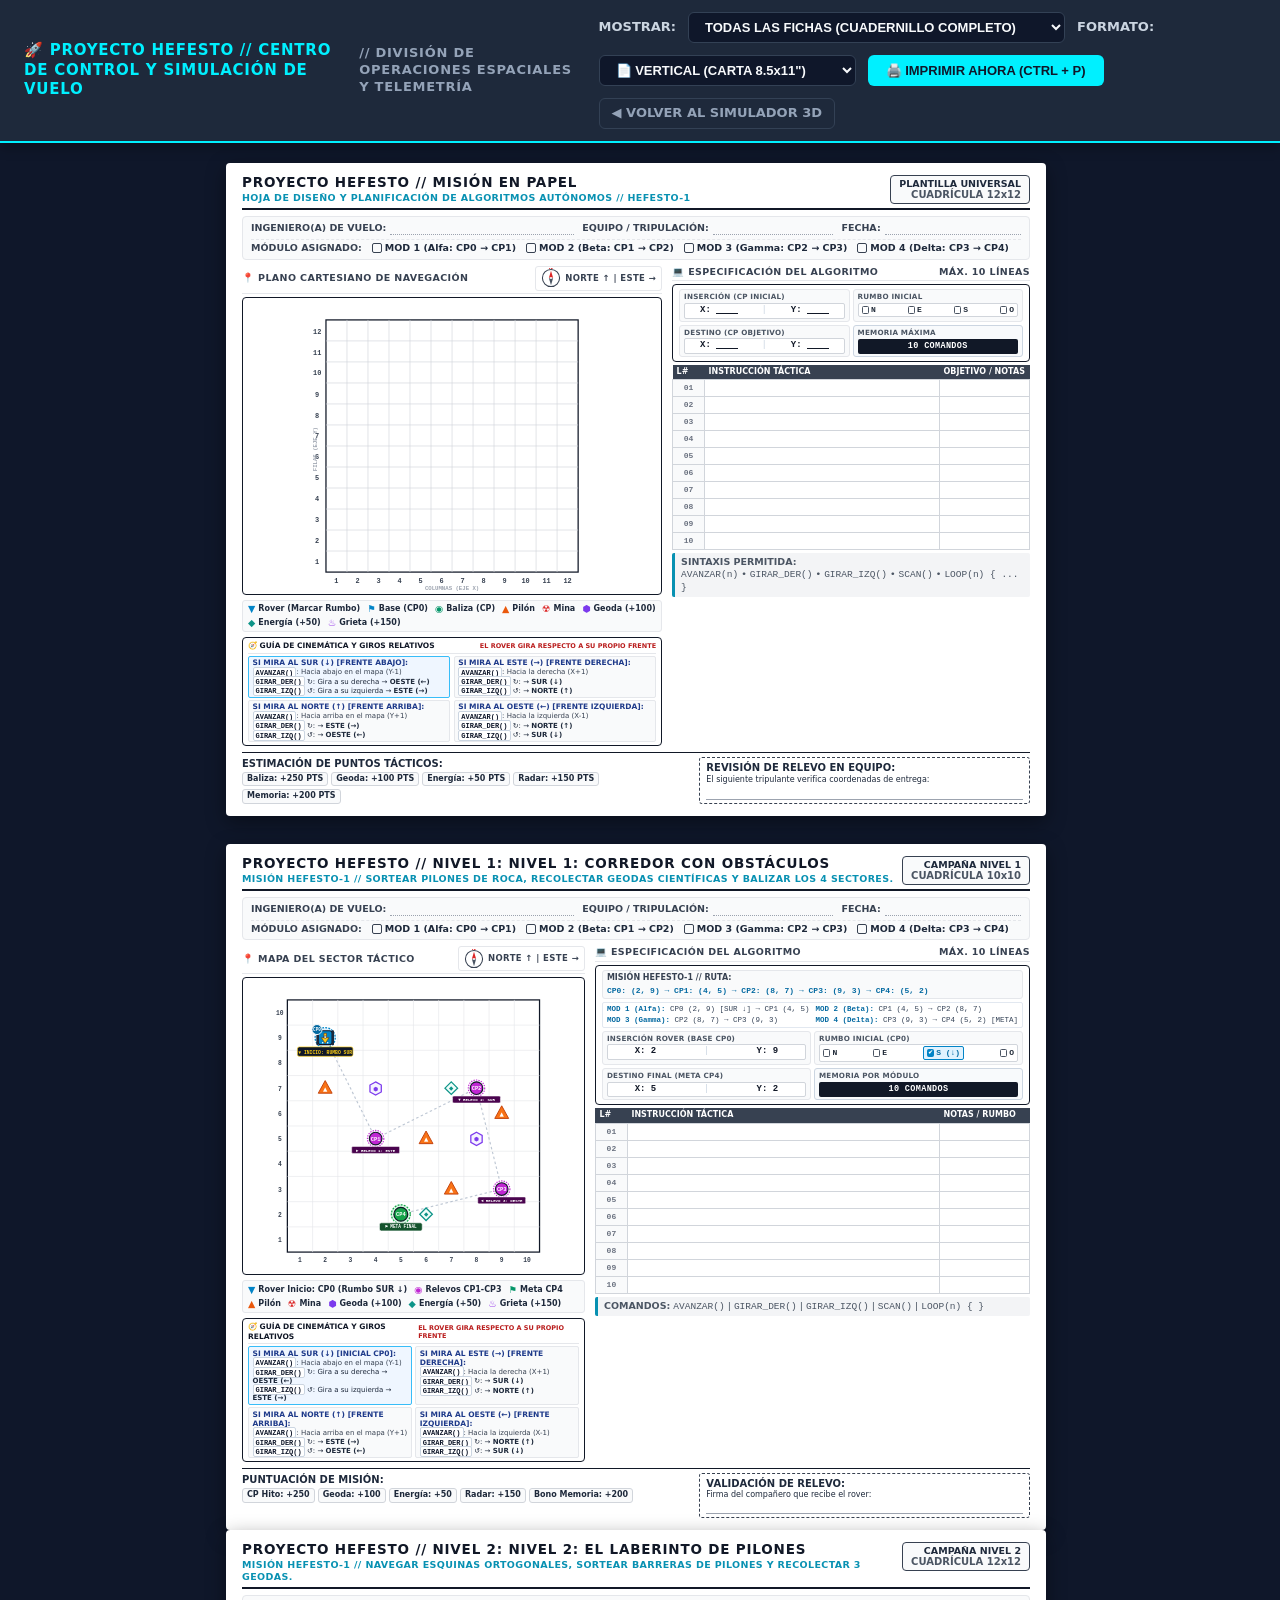
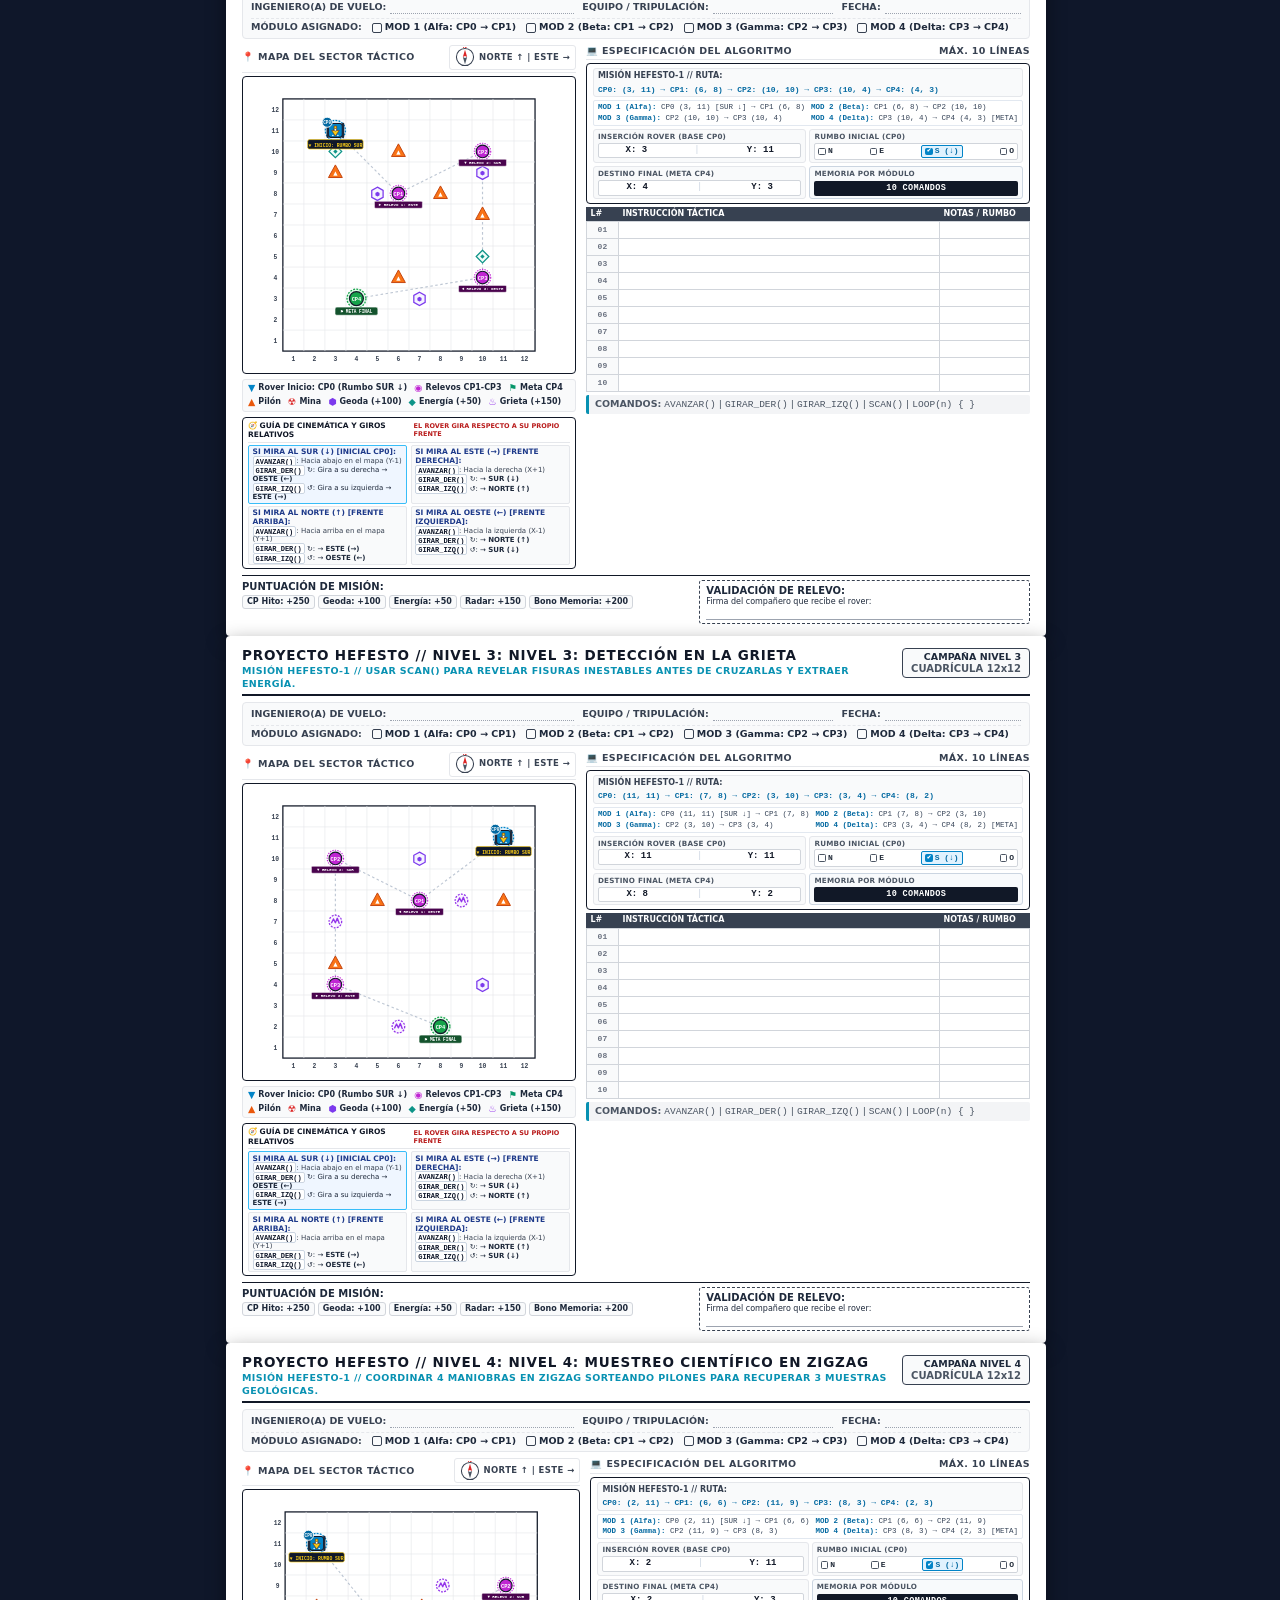
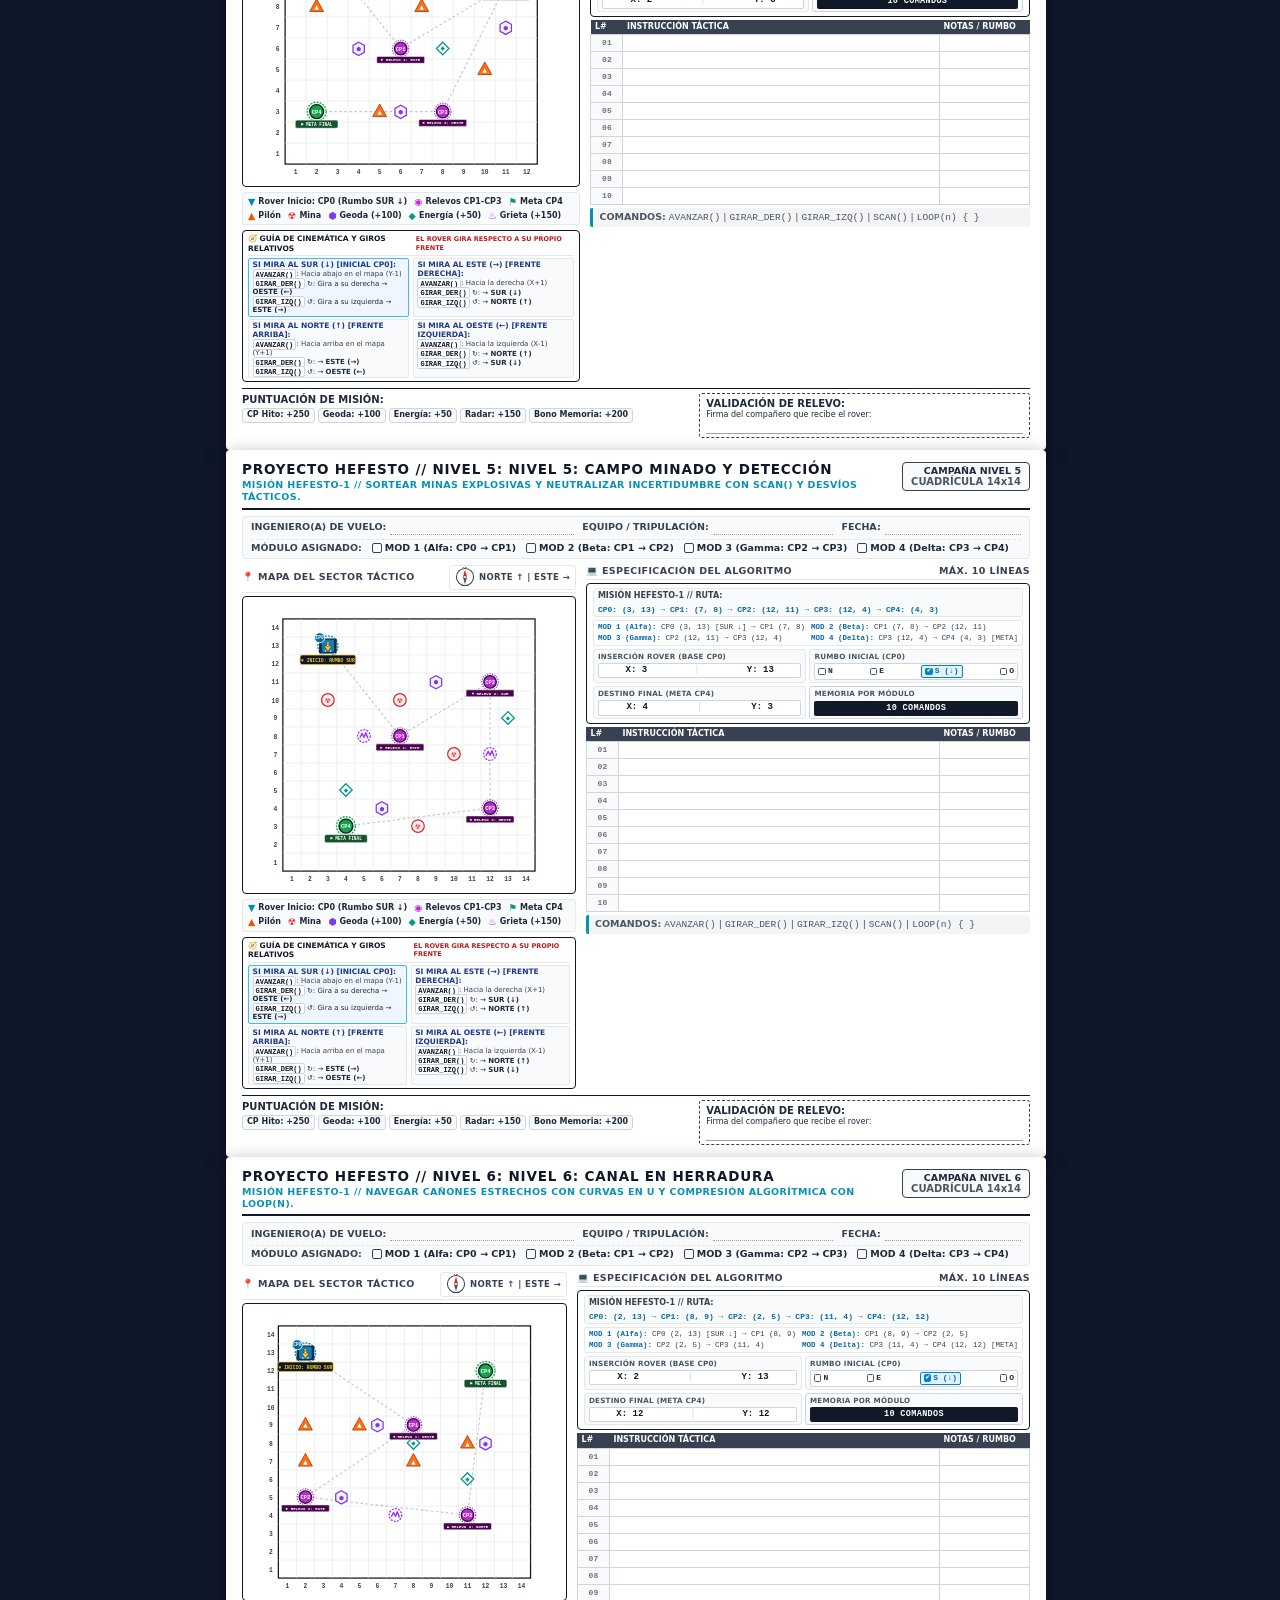
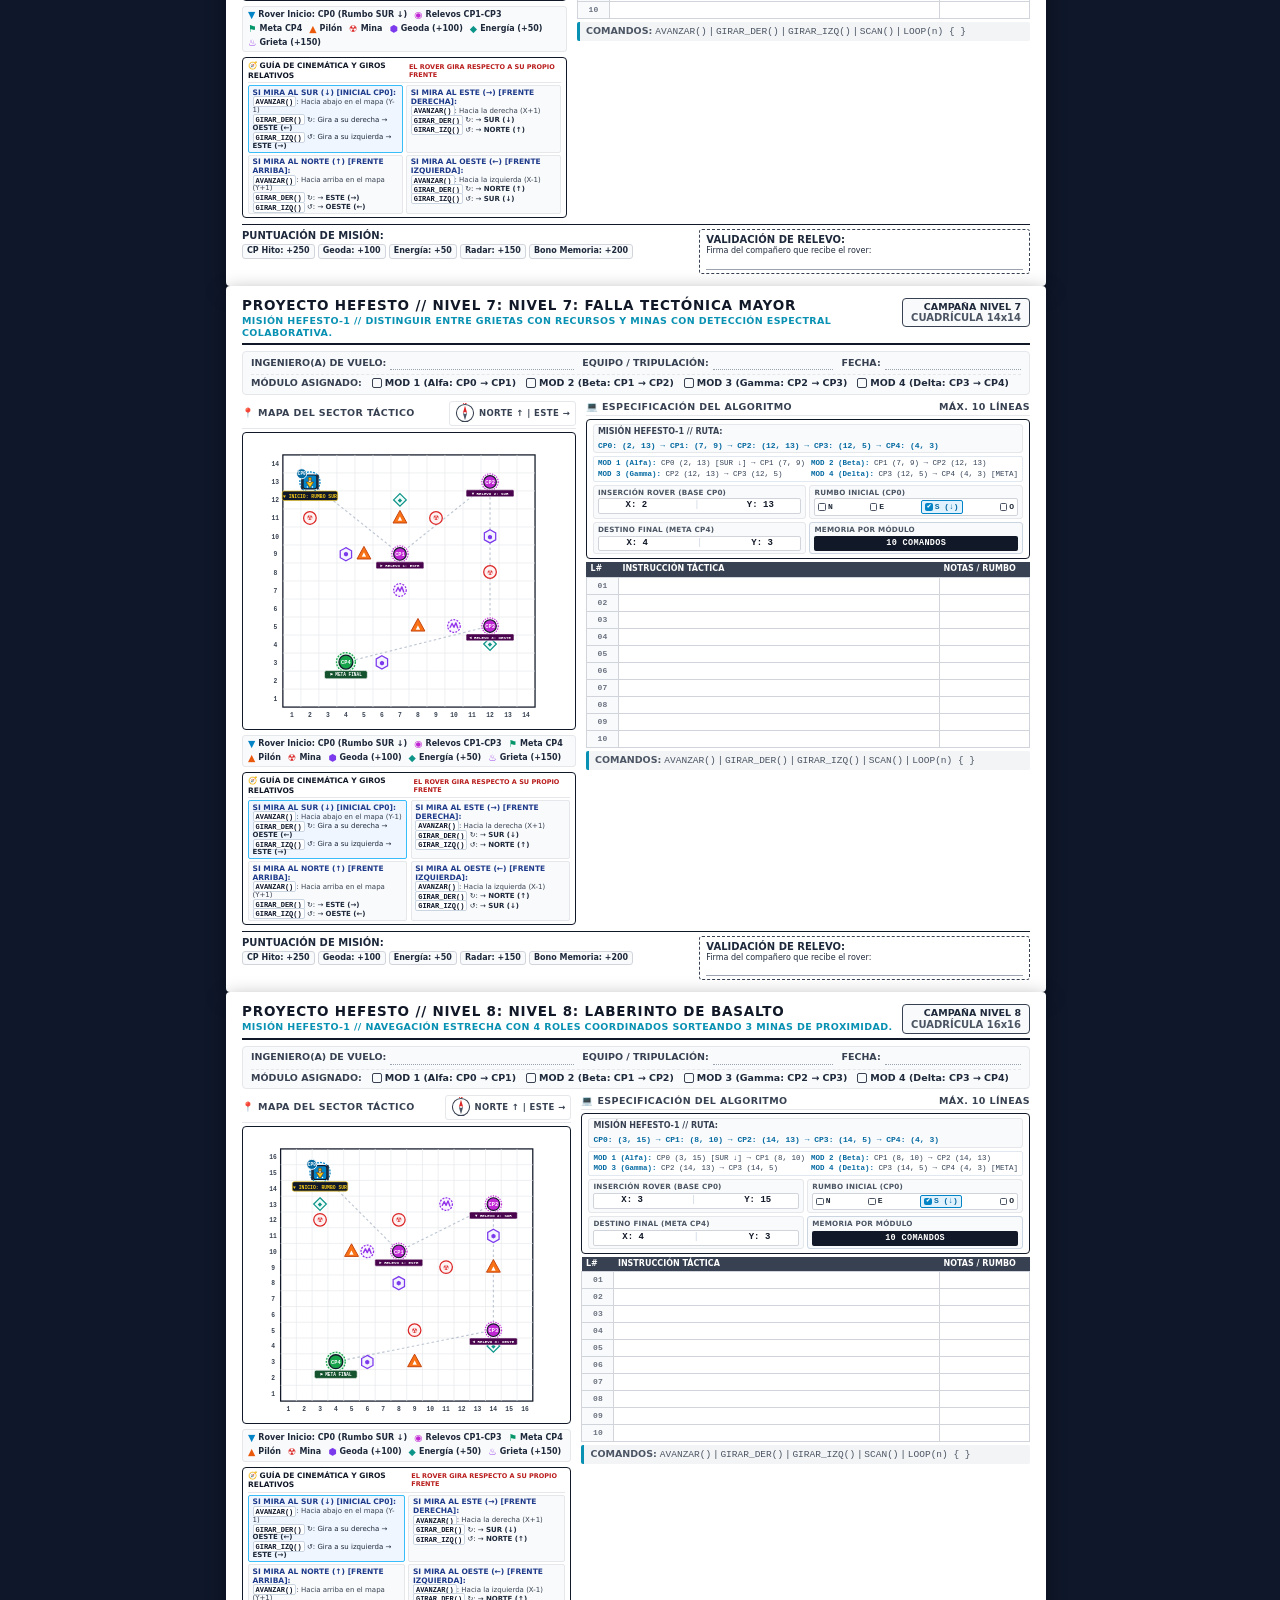
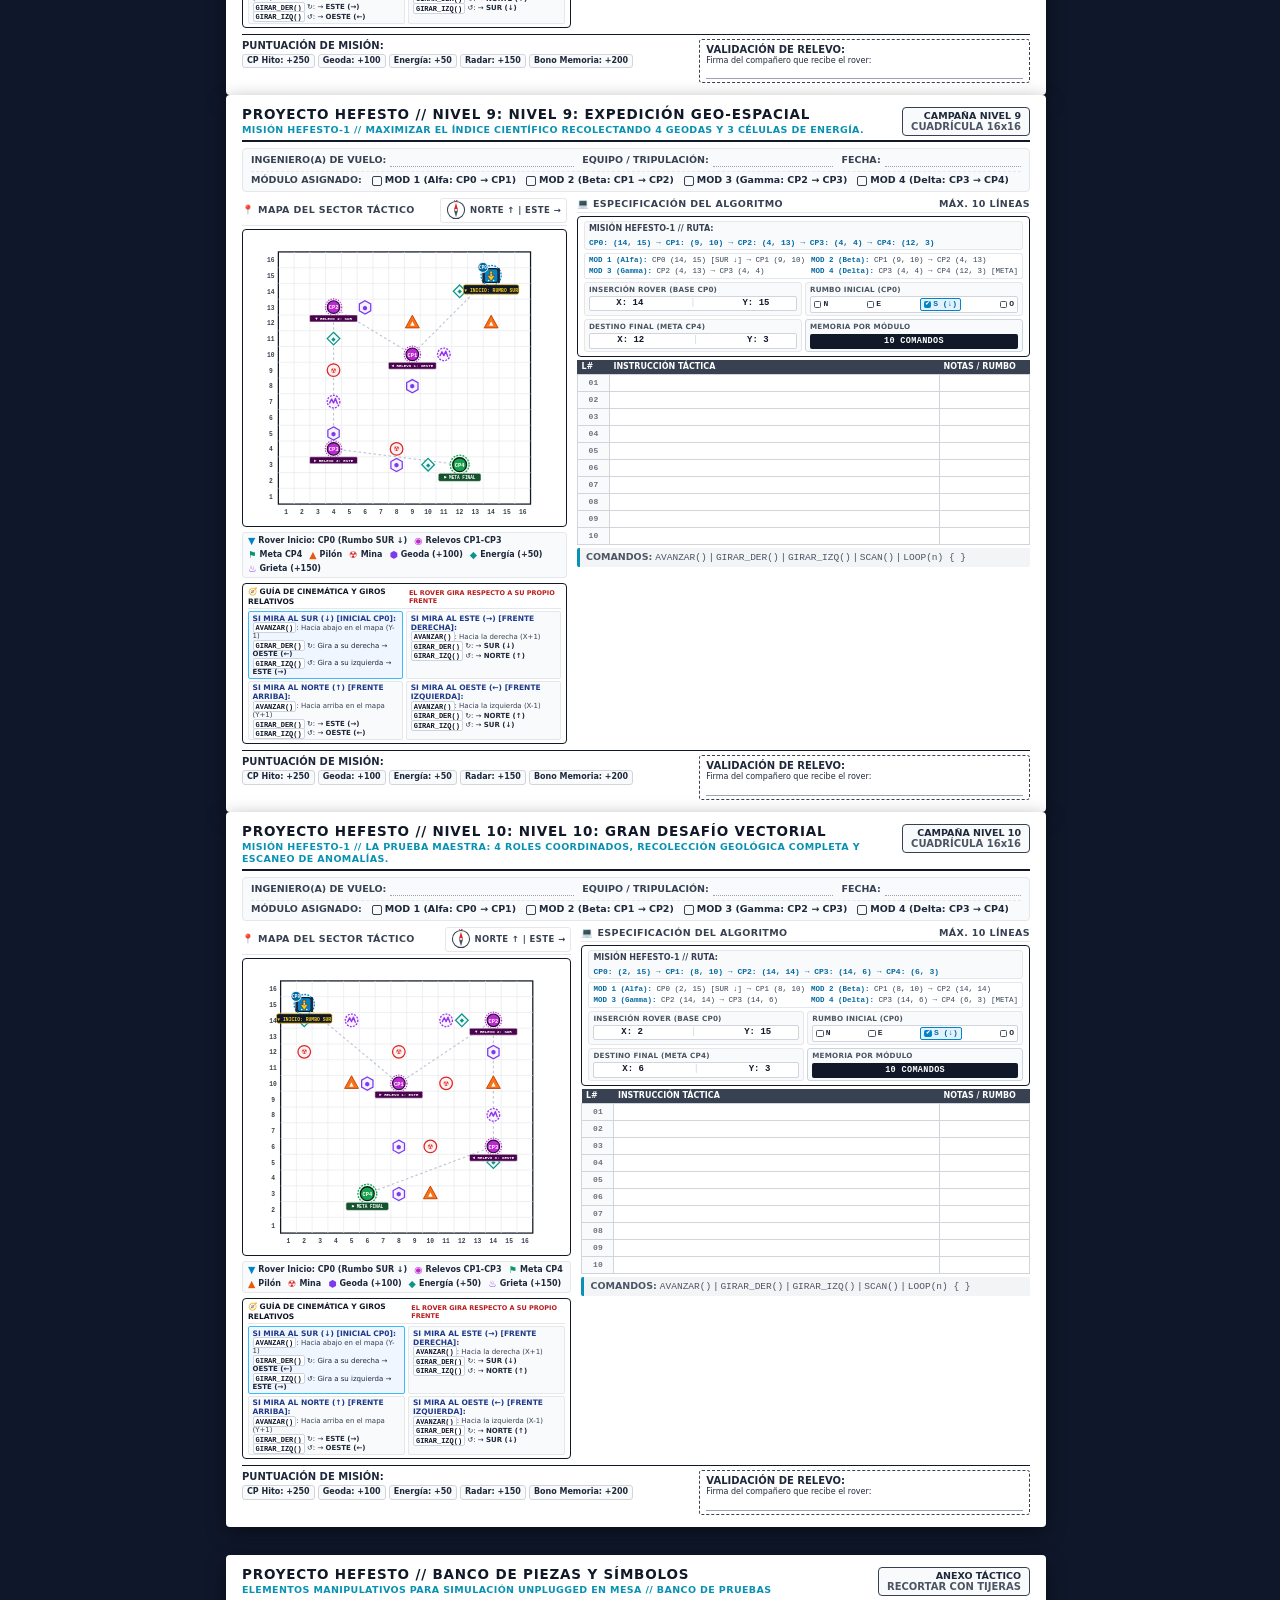
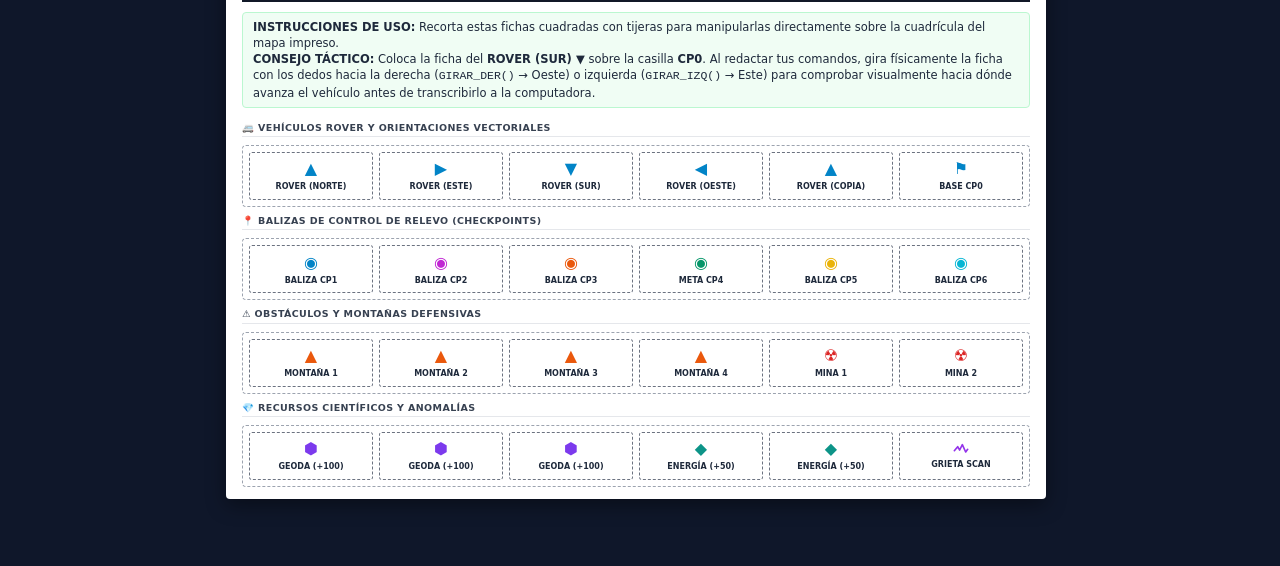
==== commit b709f649: "backup" ====
--- a/fichas-imprimibles.html
+++ b/fichas-imprimibles.html
@@ -3,7 +3,7 @@
 <head>
     <meta charset="UTF-8">
     <meta name="viewport" content="width=device-width, initial-scale=1.0">
-    <title>Fichas de Trabajo Tácticas - Impresión de Misiones</title>
+    <title>PROYECTO HEFESTO — Fichas de Navegación Autónoma y Telemetría</title>
     <style>
         :root {
             --print-black: #111827;
@@ -113,26 +113,28 @@
 
         /* Printable Sheets Container */
         .sheets-container {
-            max-width: 900px;
-            margin: 24px auto;
+            max-width: 860px;
+            margin: 20px auto;
             padding: 0 16px 40px;
             display: flex;
             flex-direction: column;
-            gap: 32px;
-        }
-
-        /* Individual Worksheet (A4 / Letter Page) */
+            gap: 28px;
+        }
+
+        /* Individual Worksheet (Calibrated for Letter 8.5x11 in / 216x279 mm) */
         .worksheet-page {
             background: #ffffff;
             width: 100%;
-            min-height: 1100px;
-            padding: 24px 28px;
+            max-width: 820px;
+            padding: 12px 16px;
             border-radius: 4px;
-            box-shadow: 0 8px 24px rgba(0, 0, 0, 0.4);
+            box-shadow: 0 6px 20px rgba(0, 0, 0, 0.4);
             position: relative;
             display: flex;
             flex-direction: column;
-            gap: 16px;
+            justify-content: space-between;
+            gap: 6px;
+            box-sizing: border-box;
         }
 
         /* Header of the Worksheet */
@@ -141,93 +143,98 @@
             justify-content: space-between;
             align-items: flex-start;
             border-bottom: 2px solid var(--print-black);
-            padding-bottom: 10px;
-            gap: 12px;
+            padding-bottom: 4px;
+            gap: 8px;
         }
 
         .sheet-logo-group {
             display: flex;
             flex-direction: column;
-            gap: 2px;
+            gap: 1.5px;
         }
 
         .sheet-system-title {
-            font-size: 16px;
+            font-size: 13.5px;
             font-weight: 900;
-            letter-spacing: 0.08em;
+            letter-spacing: 0.06em;
             color: var(--print-black);
             text-transform: uppercase;
+            line-height: 1.15;
         }
 
         .sheet-sub-title {
-            font-size: 11px;
+            font-size: 9.5px;
             font-weight: 700;
             color: var(--accent-cyan);
-            letter-spacing: 0.05em;
+            letter-spacing: 0.04em;
             text-transform: uppercase;
         }
 
         .sheet-mission-badge {
             background: var(--print-gray-subtle);
             border: 1.5px solid var(--print-gray-dark);
-            padding: 4px 10px;
+            padding: 2px 8px;
             border-radius: 4px;
             text-align: right;
-            font-size: 11px;
+            font-size: 9.5px;
             font-weight: 800;
+            line-height: 1.2;
+            flex-shrink: 0;
         }
 
         /* Meta fields: Student, Team, Role */
         .sheet-meta-grid {
             display: grid;
             grid-template-columns: 1.8fr 1.4fr 1fr;
-            gap: 10px;
+            gap: 4px 8px;
             background: var(--print-gray-subtle);
             border: 1px solid var(--print-gray-light);
-            border-radius: 6px;
-            padding: 8px 12px;
-            font-size: 12px;
+            border-radius: 4px;
+            padding: 4px 8px;
+            font-size: 10px;
         }
 
         .meta-field {
             display: flex;
             align-items: center;
-            gap: 6px;
+            gap: 4px;
         }
 
         .meta-label {
             font-weight: 800;
             color: var(--print-gray-dark);
-            font-size: 11px;
+            font-size: 9.5px;
             text-transform: uppercase;
+            white-space: nowrap;
         }
 
         .meta-line {
             flex: 1;
             border-bottom: 1.5px dotted #9ca3af;
-            height: 18px;
+            height: 14px;
         }
 
         .meta-roles-row {
             grid-column: 1 / -1;
             display: flex;
             align-items: center;
-            gap: 14px;
-            padding-top: 4px;
+            gap: 10px;
+            padding-top: 2px;
             border-top: 1px dashed var(--print-gray-light);
-            font-size: 11px;
+            font-size: 9.5px;
         }
 
         .role-check {
             display: flex;
             align-items: center;
-            gap: 4px;
+            gap: 3px;
             font-weight: 700;
+            white-space: nowrap;
         }
 
         .role-box {
-            width: 13px;
-            height: 13px;
+            width: 10px;
+            height: 10px;
             border: 1.5px solid var(--print-gray-dark);
             border-radius: 2px;
             display: inline-block;
@@ -236,47 +243,49 @@
         /* Main Workspace: Grid + Code Section */
         .sheet-main-content {
             display: grid;
-            grid-template-columns: 1.15fr 0.85fr;
-            gap: 18px;
+            grid-template-columns: 1.08fr 0.92fr;
+            gap: 10px;
             flex: 1;
+            align-items: start;
         }
 
         /* Tactical Grid Container */
         .grid-panel {
             display: flex;
             flex-direction: column;
-            gap: 8px;
+            gap: 3px;
         }
 
         .panel-heading {
-            font-size: 11px;
+            font-size: 9.5px;
             font-weight: 800;
             text-transform: uppercase;
-            letter-spacing: 0.05em;
+            letter-spacing: 0.04em;
             color: var(--print-gray-dark);
             display: flex;
             justify-content: space-between;
             align-items: center;
             border-bottom: 1px solid var(--print-gray-light);
-            padding-bottom: 3px;
+            padding-bottom: 2px;
         }
 
         .tactical-grid-wrapper {
             position: relative;
             background: #ffffff;
-            border: 2px solid var(--print-black);
+            border: 1.5px solid var(--print-black);
             border-radius: 4px;
-            padding: 8px;
+            padding: 3px;
             display: flex;
             flex-direction: column;
             align-items: center;
+            justify-content: center;
         }
 
         /* SVG Grid Styling */
         .tactical-grid-svg {
             width: 100%;
             height: auto;
-            max-height: 480px;
+            max-height: 290px;
             display: block;
         }
 
@@ -284,24 +293,26 @@
         .grid-legend-row {
             display: flex;
             flex-wrap: wrap;
-            gap: 8px 12px;
-            font-size: 10px;
+            gap: 2px 7px;
+            font-size: 8px;
             font-weight: 700;
-            padding: 6px 8px;
+            padding: 2.5px 5px;
             background: var(--print-gray-subtle);
             border: 1px solid var(--print-gray-light);
-            border-radius: 4px;
-            margin-top: 4px;
+            border-radius: 3px;
+            margin-top: 2px;
+            line-height: 1.25;
         }
 
         .legend-item {
             display: flex;
             align-items: center;
-            gap: 4px;
+            gap: 3px;
+            white-space: nowrap;
         }
 
         .legend-symbol {
-            font-size: 12px;
+            font-size: 9.5px;
             font-weight: 900;
         }
 
@@ -309,21 +320,20 @@
         .code-panel {
             display: flex;
             flex-direction: column;
-            gap: 10px;
+            gap: 3px;
         }
 
         .heading-compass-badge {
             display: inline-flex;
             align-items: center;
-            gap: 6px;
+            gap: 4px;
             background: #ffffff;
             border: 1px solid var(--print-gray-light);
-            border-radius: 4px;
-            padding: 2px 7px;
-            font-size: 10px;
+            border-radius: 3px;
+            padding: 1.5px 5px;
+            font-size: 8.5px;
             font-weight: 800;
             color: var(--print-gray-dark);
-            box-shadow: 0 1px 2px rgba(0, 0, 0, 0.05);
         }
 
         .heading-compass-badge svg {
@@ -334,23 +344,24 @@
         .mission-params-card {
             background: #ffffff;
             border: 1.5px solid var(--print-black);
-            border-radius: 6px;
-            padding: 7px 9px;
+            border-radius: 4px;
+            padding: 4px 6px;
             display: flex;
             flex-direction: column;
-            gap: 6px;
+            gap: 3px;
         }
 
         .params-route-bar {
             display: flex;
             align-items: center;
-            gap: 6px;
+            gap: 4px;
             background: var(--print-gray-subtle);
             border: 1px solid var(--print-gray-light);
-            border-radius: 4px;
-            padding: 3px 6px;
-            font-size: 9.5px;
+            border-radius: 3px;
+            padding: 2px 4px;
+            font-size: 8px;
             flex-wrap: wrap;
+            line-height: 1.2;
         }
 
         .route-title {
@@ -365,20 +376,42 @@
             color: #0369a1;
         }
 
+        .stage-routes-list {
+            display: grid;
+            grid-template-columns: 1fr 1fr;
+            gap: 1.5px 6px;
+            font-size: 7.5px;
+            font-family: monospace;
+            background: #ffffff;
+            border: 1px solid #e2e8f0;
+            border-radius: 2px;
+            padding: 2px 4px;
+            line-height: 1.2;
+        }
+
+        .stage-route-item {
+            color: #334155;
+            white-space: nowrap;
+        }
+
+        .stage-route-item b {
+            color: #0369a1;
+        }
+
         .params-slots-grid {
             display: grid;
             grid-template-columns: 1fr 1fr;
-            gap: 6px;
+            gap: 3px;
         }
 
         .param-slot {
             background: var(--print-gray-subtle);
             border: 1px solid var(--print-gray-light);
-            border-radius: 4px;
-            padding: 4px 6px;
+            border-radius: 3px;
+            padding: 2px 4px;
             display: flex;
             flex-direction: column;
-            gap: 3px;
+            gap: 1.5px;
         }
 
         .param-slot.slot-accent {
@@ -388,9 +421,9 @@
         }
 
         .slot-label {
-            font-size: 8.5px;
+            font-size: 7.2px;
             font-weight: 800;
-            letter-spacing: 0.04em;
+            letter-spacing: 0.03em;
             color: #4b5563;
             text-transform: uppercase;
             white-space: nowrap;
@@ -402,10 +435,10 @@
             justify-content: space-around;
             background: #ffffff;
             border: 1px solid #d1d5db;
-            border-radius: 3px;
-            padding: 2px 4px;
+            border-radius: 2px;
+            padding: 1px 3px;
             font-family: monospace;
-            font-size: 10.5px;
+            font-size: 9px;
             font-weight: 700;
             color: #111827;
         }
@@ -418,8 +451,8 @@
         .slot-line {
             display: inline-block;
             border-bottom: 1.5px solid #111827;
-            min-width: 22px;
-            height: 12px;
+            min-width: 18px;
+            height: 9px;
         }
 
         .slot-heading-selectors {
@@ -428,176 +461,300 @@
             justify-content: space-between;
             background: #ffffff;
             border: 1px solid #d1d5db;
-            border-radius: 3px;
-            padding: 2px 5px;
+            border-radius: 2px;
+            padding: 1px 3px;
         }
 
         .heading-opt {
             display: inline-flex;
             align-items: center;
-            gap: 2.5px;
+            gap: 2px;
             font-family: monospace;
-            font-size: 10.5px;
+            font-size: 8px;
             font-weight: 800;
             color: #1f2937;
             white-space: nowrap;
         }
 
         .heading-box {
-            width: 9px;
-            height: 9px;
-            border: 1.5px solid #4b5563;
+            width: 7.5px;
+            height: 7.5px;
+            border: 1px solid #4b5563;
+            border-radius: 1.5px;
+            display: inline-block;
+        }
+
+        .heading-box.checked {
+            background: #0284c7;
+            color: #ffffff;
+            border-color: #0284c7;
+            display: inline-flex;
+            align-items: center;
+            justify-content: center;
+            font-size: 6.5px;
+            line-height: 1;
+            font-weight: 900;
+        }
+
+        .heading-opt.active-heading {
+            background: #e0f2fe;
+            border: 1px solid #0284c7;
             border-radius: 2px;
-            display: inline-block;
+            padding: 0.5px 3px;
+            color: #0369a1;
+            font-weight: 800;
         }
 
         .slot-limit-badge {
             background: #111827;
             color: #ffffff;
             font-family: monospace;
-            font-size: 10.5px;
+            font-size: 8.5px;
             font-weight: 800;
             text-align: center;
-            padding: 3px 6px;
-            border-radius: 3px;
-            letter-spacing: 0.05em;
+            padding: 2px 4px;
+            border-radius: 2px;
+            letter-spacing: 0.04em;
+        }
+
+        /* Kinematics & Relative Turns Guide */
+        .kinematics-guide-box {
+            background: #ffffff;
+            border: 1.5px solid var(--print-black);
+            border-radius: 4px;
+            padding: 3px 5px;
+            display: flex;
+            flex-direction: column;
+            gap: 2px;
+            font-size: 7.5px;
+            margin-top: 2px;
+        }
+
+        .guide-header {
+            display: flex;
+            align-items: center;
+            justify-content: space-between;
+            font-weight: 800;
+            color: #111827;
+            font-size: 7.5px;
+            border-bottom: 1px solid var(--print-gray-light);
+            padding-bottom: 1.5px;
+            text-transform: uppercase;
+        }
+
+        .guide-sub {
+            color: #b91c1c;
+            font-size: 6.5px;
+            font-weight: 700;
+        }
+
+        .guide-grid {
+            display: grid;
+            grid-template-columns: 1fr 1fr;
+            gap: 2px 3.5px;
+        }
+
+        .guide-cell {
+            background: var(--print-gray-subtle);
+            border: 1px solid var(--print-gray-light);
+            border-radius: 2px;
+            padding: 1.5px 3.5px;
+            display: flex;
+            flex-direction: column;
+            gap: 1px;
+            font-size: 7.2px;
+            line-height: 1.2;
+        }
+
+        .guide-cell.cell-highlight {
+            background: #eff6ff;
+            border-color: #38bdf8;
+        }
+
+        .cell-dir {
+            font-weight: 800;
+            color: #1e3a8a;
+            font-size: 7.5px;
+        }
+
+        .cell-action {
+            color: #374151;
+            font-size: 7px;
+        }
+
+        .cell-action code, .cell-turn code {
+            font-family: monospace;
+            font-weight: 700;
+            color: #0f172a;
+            background: #ffffff;
+            padding: 0.5px 2px;
+            border: 0.5px solid #cbd5e1;
+            border-radius: 2px;
+        }
+
+        .cell-turn {
+            color: #1e293b;
+            font-size: 7px;
         }
 
         /* Table of Instructions */
         .instruction-table {
             width: 100%;
             border-collapse: collapse;
-            font-size: 11px;
+            font-size: 9px;
         }
 
         .instruction-table th {
             background: var(--print-gray-dark);
             color: #ffffff;
-            padding: 4px 6px;
+            padding: 2px 4px;
             font-weight: 800;
             text-align: left;
-            font-size: 10px;
+            font-size: 8px;
             text-transform: uppercase;
         }
 
         .instruction-table td {
             border: 1px solid #d1d5db;
-            padding: 4px 6px;
-            height: 25px;
+            padding: 1px 4px;
+            height: 17px;
             vertical-align: middle;
         }
 
         .instruction-table td.col-line {
-            width: 28px;
+            width: 22px;
             text-align: center;
             font-family: monospace;
             font-weight: 800;
             color: #6b7280;
             background: var(--print-gray-subtle);
+            font-size: 8px;
         }
 
         .instruction-table td.col-command {
             font-family: 'Courier New', Courier, monospace;
             font-weight: 700;
+            font-size: 9px;
         }
 
         .instruction-table td.col-purpose {
-            font-size: 10px;
+            font-size: 7.5px;
             color: #4b5563;
+        }
+
+        .syntax-box {
+            font-size: 9.5px;
+            color: #4b5563;
+            background: #f3f4f6;
+            border-left: 3px solid #0891b2;
+            padding: 3px 6px;
+            border-radius: 2px;
+            line-height: 1.25;
         }
 
         /* Bottom Row: Score Estimator & Sign-off */
         .sheet-footer-row {
             display: grid;
             grid-template-columns: 1.15fr 0.85fr;
-            gap: 18px;
+            gap: 10px;
             margin-top: auto;
             border-top: 1.5px solid var(--print-black);
-            padding-top: 10px;
-            font-size: 11px;
+            padding-top: 4px;
+            font-size: 9px;
         }
 
         .scoring-card {
             display: flex;
             flex-direction: column;
-            gap: 4px;
+            gap: 2px;
         }
 
         .scoring-pills-row {
             display: flex;
-            gap: 6px;
+            gap: 3px;
             flex-wrap: wrap;
         }
 
         .score-pill {
             background: var(--print-gray-subtle);
             border: 1px solid #d1d5db;
-            border-radius: 4px;
-            padding: 3px 6px;
-            font-size: 10px;
+            border-radius: 3px;
+            padding: 1px 4px;
+            font-size: 8px;
             font-weight: 700;
         }
 
         .approval-card {
             border: 1px dashed var(--print-gray-dark);
-            border-radius: 4px;
-            padding: 6px 10px;
+            border-radius: 3px;
+            padding: 3px 6px;
             display: flex;
             flex-direction: column;
             justify-content: space-between;
-            font-size: 10px;
+            font-size: 8px;
         }
 
         .approval-line {
             border-bottom: 1px solid #9ca3af;
-            height: 16px;
-            margin-top: 6px;
+            height: 11px;
+            margin-top: 2px;
         }
 
         /* Cutout Stamps Section */
         .cutouts-sheet {
             display: flex;
             flex-direction: column;
-            gap: 14px;
+            gap: 8px;
         }
 
         .cutout-grid {
             display: grid;
             grid-template-columns: repeat(6, 1fr);
-            gap: 10px;
-            padding: 12px;
-            border: 2px dashed #9ca3af;
-            border-radius: 6px;
+            gap: 6px;
+            padding: 6px;
+            border: 1.5px dashed #9ca3af;
+            border-radius: 4px;
         }
 
         .cutout-cell {
             border: 1px dashed #6b7280;
-            padding: 8px 4px;
+            padding: 4px 2px;
             display: flex;
             flex-direction: column;
             align-items: center;
             justify-content: center;
             text-align: center;
-            gap: 4px;
-            min-height: 64px;
-            border-radius: 4px;
+            gap: 2px;
+            min-height: 48px;
+            border-radius: 3px;
         }
 
         .cutout-icon {
-            font-size: 20px;
+            font-size: 16px;
         }
 
         .cutout-label {
-            font-size: 9px;
+            font-size: 8px;
             font-weight: 800;
             text-transform: uppercase;
         }
 
-        /* Printable Media Rules */
+        /* Printable Media Rules (Calibrated for Letter 216x279mm) */
+        @page {
+            size: letter;
+            margin: 6mm 8mm;
+        }
+
         @media print {
-            body {
+            html, body {
                 background: #ffffff !important;
                 color: #000000 !important;
+                margin: 0 !important;
+                padding: 0 !important;
+                width: 100% !important;
+                height: 100% !important;
+                -webkit-print-color-adjust: exact !important;
+                print-color-adjust: exact !important;
             }
 
             .screen-toolbar {
@@ -609,21 +766,561 @@
                 margin: 0 !important;
                 padding: 0 !important;
                 gap: 0 !important;
+                display: block !important;
             }
 
             .worksheet-page {
                 box-shadow: none !important;
                 border-radius: 0 !important;
-                padding: 12mm 14mm !important;
-                min-height: 100vh !important;
+                border: none !important;
+                padding: 0 !important;
+                margin: 0 !important;
+                width: 100% !important;
+                height: 100% !important;
+                max-height: 264mm !important;
                 page-break-after: always !important;
+                page-break-inside: avoid !important;
                 break-after: page !important;
+                break-inside: avoid !important;
+                overflow: hidden !important;
+                display: flex !important;
+                flex-direction: column !important;
+                justify-content: space-between !important;
+                gap: 6px !important;
+                box-sizing: border-box !important;
             }
 
             .worksheet-page:last-child {
                 page-break-after: avoid !important;
                 break-after: avoid !important;
             }
+
+            .sheet-header {
+                padding-bottom: 3px !important;
+                border-bottom: 2px solid #000000 !important;
+            }
+
+            .sheet-system-title {
+                font-size: 13.5px !important;
+                font-weight: 900 !important;
+            }
+
+            .sheet-sub-title {
+                font-size: 9.5px !important;
+                font-weight: 700 !important;
+            }
+
+            .sheet-mission-badge {
+                padding: 2px 8px !important;
+                font-size: 9px !important;
+                font-weight: 800 !important;
+            }
+
+            .sheet-meta-grid {
+                padding: 5px 8px !important;
+                gap: 4px 10px !important;
+                font-size: 9px !important;
+                background: #f8fafc !important;
+                border: 1px solid #cbd5e1 !important;
+            }
+
+            .meta-label {
+                font-size: 8.5px !important;
+                font-weight: 800 !important;
+            }
+
+            .meta-line {
+                height: 15px !important;
+                border-bottom: 1.5px dotted #64748b !important;
+            }
+
+            .meta-roles-row {
+                font-size: 8.5px !important;
+                padding-top: 3px !important;
+                gap: 12px !important;
+            }
+
+            .role-box {
+                width: 11px !important;
+                height: 11px !important;
+                border-width: 1.5px !important;
+            }
+
+            .sheet-main-content {
+                display: grid !important;
+                grid-template-columns: 1.05fr 0.95fr !important;
+                gap: 10px !important;
+                flex: 1 !important;
+                align-items: stretch !important;
+            }
+
+            .grid-panel {
+                display: flex !important;
+                flex-direction: column !important;
+                justify-content: space-between !important;
+                gap: 3px !important;
+            }
+
+            .panel-heading {
+                font-size: 9px !important;
+                font-weight: 800 !important;
+                padding-bottom: 2px !important;
+            }
+
+            .heading-compass-badge {
+                padding: 2px 5px !important;
+                font-size: 8.5px !important;
+            }
+
+            .tactical-grid-wrapper {
+                padding: 3px !important;
+                border: 1.5px solid #000000 !important;
+                flex: 1 !important;
+                display: flex !important;
+                align-items: center !important;
+                justify-content: center !important;
+            }
+
+            .tactical-grid-svg {
+                width: 100% !important;
+                height: auto !important;
+                max-height: 360px !important;
+            }
+
+            .grid-legend-row {
+                padding: 2.5px 6px !important;
+                gap: 2px 7px !important;
+                font-size: 7.8px !important;
+                font-weight: 700 !important;
+                margin-top: 2px !important;
+            }
+
+            .legend-symbol {
+                font-size: 9.5px !important;
+            }
+
+            .kinematics-guide-box {
+                padding: 3px 5px !important;
+                gap: 2px !important;
+                margin-top: 2px !important;
+                border: 1.5px solid #000000 !important;
+            }
+
+            .guide-header {
+                font-size: 7.8px !important;
+                font-weight: 800 !important;
+                padding-bottom: 1.5px !important;
+            }
+
+            .guide-sub {
+                font-size: 6.8px !important;
+                font-weight: 700 !important;
+            }
+
+            .guide-grid {
+                gap: 2.5px 5px !important;
+            }
+
+            .guide-cell {
+                padding: 2.5px 4.5px !important;
+                font-size: 7.2px !important;
+                line-height: 1.25 !important;
+            }
+
+            .cell-dir {
+                font-size: 7.5px !important;
+                font-weight: 800 !important;
+            }
+
+            .cell-action, .cell-turn {
+                font-size: 7px !important;
+            }
+
+            .code-panel {
+                display: flex !important;
+                flex-direction: column !important;
+                justify-content: space-between !important;
+                gap: 3px !important;
+            }
+
+            .mission-params-card {
+                padding: 3.5px 6px !important;
+                gap: 2.5px !important;
+                border: 1.5px solid #000000 !important;
+            }
+
+            .params-route-bar {
+                padding: 2px 5px !important;
+                font-size: 7.8px !important;
+            }
+
+            .stage-routes-list {
+                padding: 2px 5px !important;
+                font-size: 7.2px !important;
+                gap: 1.5px 5px !important;
+            }
+
+            .params-slots-grid {
+                gap: 3px !important;
+            }
+
+            .param-slot {
+                padding: 2px 4px !important;
+                gap: 1.5px !important;
+            }
+
+            .slot-label {
+                font-size: 6.8px !important;
+                font-weight: 800 !important;
+            }
+
+            .slot-coord-pill {
+                font-size: 8.5px !important;
+                padding: 1px 3px !important;
+            }
+
+            .slot-heading-selectors {
+                padding: 1px 3px !important;
+            }
+
+            .heading-opt {
+                font-size: 7.5px !important;
+            }
+
+            .heading-box {
+                width: 8.5px !important;
+                height: 8.5px !important;
+            }
+
+            .slot-limit-badge {
+                font-size: 7.8px !important;
+                padding: 1.5px 4px !important;
+            }
+
+            .instruction-table {
+                font-size: 8.5px !important;
+                flex: 1 !important;
+            }
+
+            .instruction-table th {
+                padding: 2.5px 4px !important;
+                font-size: 7.8px !important;
+            }
+
+            .instruction-table td {
+                padding: 1.5px 4px !important;
+                height: 25px !important;
+                font-size: 8.5px !important;
+            }
+
+            .instruction-table td.col-line {
+                width: 24px !important;
+                font-size: 8.5px !important;
+                font-weight: 800 !important;
+            }
+
+            .syntax-box {
+                padding: 3px 6px !important;
+                font-size: 8px !important;
+                line-height: 1.25 !important;
+                border-left: 3px solid #0891b2 !important;
+            }
+
+            .sheet-footer-row {
+                padding-top: 4px !important;
+                margin-top: 3px !important;
+                gap: 10px !important;
+                font-size: 8px !important;
+                border-top: 1.5px solid #000000 !important;
+            }
+
+            .scoring-pills-row {
+                gap: 3px !important;
+            }
+
+            .score-pill {
+                padding: 1.5px 5px !important;
+                font-size: 7.5px !important;
+                font-weight: 700 !important;
+            }
+
+            .approval-card {
+                padding: 3px 6px !important;
+                font-size: 7.5px !important;
+            }
+
+            .approval-line {
+                height: 13px !important;
+                margin-top: 3px !important;
+            }
+
+            .cutout-grid {
+                gap: 5px !important;
+                padding: 5px !important;
+            }
+
+            .cutout-cell {
+                min-height: 48px !important;
+                padding: 3px 2px !important;
+            }
+
+            .cutout-icon {
+                font-size: 16px !important;
+            }
+
+            .cutout-label {
+                font-size: 7.5px !important;
+            }
+        }
+
+        /* Landscape Screen and Print Overrides */
+        body.landscape-mode .sheets-container {
+            max-width: 1100px;
+        }
+
+        body.landscape-mode .worksheet-page {
+            max-width: 1100px;
+            min-height: 640px;
+            gap: 4px;
+            padding: 8px 14px;
+        }
+
+        body.landscape-mode .sheet-main-content {
+            display: grid;
+            grid-template-columns: 1.15fr 0.85fr;
+            gap: 12px;
+        }
+
+        body.landscape-mode .tactical-grid-wrapper {
+            max-height: 330px;
+        }
+
+        body.landscape-mode .tactical-grid-svg {
+            max-height: 320px;
+        }
+
+        @media print {
+            body.landscape-mode .worksheet-page {
+                max-height: 202mm !important;
+                height: 100% !important;
+                gap: 3px !important;
+                padding: 0 !important;
+                justify-content: space-between !important;
+            }
+
+            body.landscape-mode .sheet-header {
+                padding-bottom: 2px !important;
+                border-bottom: 1.5px solid #000000 !important;
+            }
+
+            body.landscape-mode .sheet-system-title {
+                font-size: 12px !important;
+            }
+
+            body.landscape-mode .sheet-sub-title {
+                font-size: 8px !important;
+            }
+
+            body.landscape-mode .sheet-mission-badge {
+                padding: 1px 6px !important;
+                font-size: 8px !important;
+            }
+
+            body.landscape-mode .sheet-meta-grid {
+                padding: 2.5px 6px !important;
+                gap: 2px 8px !important;
+                font-size: 8px !important;
+            }
+
+            body.landscape-mode .meta-label {
+                font-size: 7.5px !important;
+            }
+
+            body.landscape-mode .meta-line {
+                height: 11px !important;
+            }
+
+            body.landscape-mode .meta-roles-row {
+                font-size: 7.5px !important;
+                padding-top: 1.5px !important;
+                gap: 8px !important;
+            }
+
+            body.landscape-mode .role-box {
+                width: 9px !important;
+                height: 9px !important;
+            }
+
+            body.landscape-mode .sheet-main-content {
+                display: grid !important;
+                grid-template-columns: 1.15fr 0.85fr !important;
+                gap: 10px !important;
+                flex: 1 !important;
+                align-items: stretch !important;
+                min-height: 0 !important;
+            }
+
+            body.landscape-mode .grid-panel {
+                display: flex !important;
+                flex-direction: column !important;
+                justify-content: space-between !important;
+                gap: 2px !important;
+                min-height: 0 !important;
+            }
+
+            body.landscape-mode .tactical-grid-wrapper {
+                padding: 2px !important;
+                border: 1.5px solid #000000 !important;
+                flex: 1 !important;
+                max-height: 108mm !important;
+                display: flex !important;
+                align-items: center !important;
+                justify-content: center !important;
+            }
+
+            body.landscape-mode .tactical-grid-svg {
+                max-height: 106mm !important;
+                width: auto !important;
+                height: 100% !important;
+            }
+
+            body.landscape-mode .grid-legend-row {
+                padding: 1.5px 4px !important;
+                gap: 2px 5px !important;
+                font-size: 6.8px !important;
+                margin-top: 1px !important;
+            }
+
+            body.landscape-mode .kinematics-guide-box {
+                padding: 1.5px 4px !important;
+                margin-top: 1px !important;
+                gap: 1px !important;
+            }
+
+            body.landscape-mode .guide-header {
+                font-size: 6.8px !important;
+            }
+
+            body.landscape-mode .guide-sub {
+                font-size: 6px !important;
+            }
+
+            body.landscape-mode .guide-grid {
+                gap: 2px 4px !important;
+            }
+
+            body.landscape-mode .guide-cell {
+                padding: 1px 3px !important;
+                font-size: 6.5px !important;
+                line-height: 1.15 !important;
+            }
+
+            body.landscape-mode .code-panel {
+                display: flex !important;
+                flex-direction: column !important;
+                justify-content: space-between !important;
+                gap: 2px !important;
+                min-height: 0 !important;
+            }
+
+            body.landscape-mode .mission-params-card {
+                padding: 2px 4px !important;
+                gap: 1.5px !important;
+            }
+
+            body.landscape-mode .card-col-title {
+                font-size: 6.8px !important;
+            }
+
+            body.landscape-mode .coord-inputs-row {
+                font-size: 7px !important;
+            }
+
+            body.landscape-mode .coord-box {
+                width: 20px !important;
+                height: 11px !important;
+            }
+
+            body.landscape-mode .radio-opt {
+                font-size: 6.8px !important;
+            }
+
+            body.landscape-mode .card-header-bar {
+                font-size: 6.8px !important;
+                padding: 1px 3px !important;
+            }
+
+            body.landscape-mode .code-table-card {
+                flex: 1 !important;
+                display: flex !important;
+                flex-direction: column !important;
+                border: 1.5px solid #000000 !important;
+            }
+
+            body.landscape-mode .code-table-card thead th {
+                padding: 1px 3px !important;
+                font-size: 6.8px !important;
+            }
+
+            body.landscape-mode .code-table-card tbody td {
+                padding: 1px 3px !important;
+                font-size: 7px !important;
+                height: 9px !important;
+            }
+
+            body.landscape-mode .syntax-strip {
+                padding: 1.5px 3px !important;
+                font-size: 6.2px !important;
+            }
+
+            body.landscape-mode .sheet-bottom-row {
+                display: grid !important;
+                grid-template-columns: 1fr 1fr !important;
+                gap: 6px !important;
+            }
+
+            body.landscape-mode .scoring-guide-box,
+            body.landscape-mode .signature-box {
+                padding: 1.5px 4px !important;
+            }
+
+            body.landscape-mode .scoring-title,
+            body.landscape-mode .signature-title {
+                font-size: 6.8px !important;
+            }
+
+            body.landscape-mode .scoring-chips-row {
+                font-size: 6.5px !important;
+            }
+
+            body.landscape-mode .approval-line {
+                height: 9px !important;
+                margin-top: 1px !important;
+            }
+
+            body.landscape-mode .cutout-grid {
+                gap: 4px !important;
+                padding: 4px !important;
+            }
+
+            body.landscape-mode .cutout-cell {
+                min-height: 42px !important;
+                padding: 2px !important;
+            }
+
+            body.landscape-mode .cutout-icon {
+                font-size: 14px !important;
+            }
+
+            body.landscape-mode .cutout-label {
+                font-size: 7px !important;
+            }
+        }
+    </style>
+    <style id="page-print-size">
+        @page {
+            size: letter portrait;
+            margin: 7mm 9mm 6mm 9mm;
         }
     </style>
 </head>
@@ -632,7 +1329,8 @@
     <!-- SCREEN PRINTING TOOLBAR -->
     <header class="screen-toolbar">
         <div class="toolbar-title">
-            <span>&#x1F5B6;&#xFE0F; CENTRO DE IMPRESIÓN TÁCTICA</sp            <span style="color: #94a3b8; font-size: 13px;">// HOJAS DE RUTA Y PLANIFICACIÓN TÁCTICA</span>
+            <span>&#x1F680; PROYECTO HEFESTO // CENTRO DE CONTROL Y SIMULACIÓN DE VUELO</span>
+            <span style="color: #94a3b8; font-size: 13px;">// DIVISIÓN DE OPERACIONES ESPACIALES Y TELEMETRÍA</span>
         </div>
 
         <div class="toolbar-controls">
@@ -653,6 +1351,12 @@
                 <option value="CUTOUTS">FICHA ANEXA: PIEZAS Y SÍMBOLOS RECORTABLES</option>
             </select>
 
+            <label for="orientation-selector" style="font-size: 13px; font-weight: 700; color: #cbd5e1;">FORMATO:</label>
+            <select id="orientation-selector" class="toolbar-select">
+                <option value="portrait" selected>📄 VERTICAL (CARTA 8.5x11")</option>
+                <option value="landscape">📑 HORIZONTAL (CARTA 11x8.5")</option>
+            </select>
+
             <button type="button" class="toolbar-btn" onclick="window.print()">
                 &#x1F5A8;&#xFE0F; IMPRIMIR AHORA (CTRL + P)
             </button>
@@ -668,8 +1372,8 @@
         <article class="worksheet-page" id="sheet-universal" data-sheet-id="UNIVERSAL">
             <header class="sheet-header">
                 <div class="sheet-logo-group">
-                    <h1 class="sheet-system-title">SIMULADOR VECTORIAL TÁCTICO // MISIÓN EN PAPEL</h1>
-                    <span class="sheet-sub-title">Hoja de Diseño y Planificación de Algoritmos Autónomos</span>
+                    <h1 class="sheet-system-title">PROYECTO HEFESTO // MISIÓN EN PAPEL</h1>
+                    <span class="sheet-sub-title">Hoja de Diseño y Planificación de Algoritmos Autónomos // HEFESTO-1</span>
                 </div>
                 <div class="sheet-mission-badge">
                     PLANTILLA UNIVERSAL<br>
@@ -679,7 +1383,7 @@
 
             <section class="sheet-meta-grid">
                 <div class="meta-field">
-                    <span class="meta-label">Operador / Especialista:</span>
+                    <span class="meta-label">Ingeniero(a) de Vuelo:</span>
                     <span class="meta-line"></span>
                 </div>
                 <div class="meta-field">
@@ -787,6 +1491,7 @@
                     </div>
 
                     <div class="grid-legend-row">
+                        <div class="legend-item"><span class="legend-symbol" style="color: #0284c7;">&#x25BC;</span> Rover (Marcar Rumbo)</div>
                         <div class="legend-item"><span class="legend-symbol" style="color: #0284c7;">&#x2691;</span> Base (CP0)</div>
                         <div class="legend-item"><span class="legend-symbol" style="color: #059669;">&#x25C9;</span> Baliza (CP)</div>
                         <div class="legend-item"><span class="legend-symbol" style="color: #ea580c;">&#x25B2;</span> Pilón</div>
@@ -794,6 +1499,39 @@
                         <div class="legend-item"><span class="legend-symbol" style="color: #7c3aed;">&#x2B22;</span> Geoda (+100)</div>
                         <div class="legend-item"><span class="legend-symbol" style="color: #0d9488;">&#x25C6;</span> Energía (+50)</div>
                         <div class="legend-item"><span class="legend-symbol" style="color: #9333ea;">&#x2668;</span> Grieta (+150)</div>
+                    </div>
+
+                    <div class="kinematics-guide-box">
+                        <div class="guide-header">
+                            <span>&#x1F9ED; GUÍA DE CINEMÁTICA Y GIROS RELATIVOS</span>
+                            <span class="guide-sub">EL ROVER GIRA RESPECTO A SU PROPIO FRENTE</span>
+                        </div>
+                        <div class="guide-grid">
+                            <div class="guide-cell cell-highlight">
+                                <span class="cell-dir">SI MIRA AL <b>SUR (&darr;) [FRENTE ABAJO]</b>:</span>
+                                <span class="cell-action"><code>AVANZAR()</code>: Hacia abajo en el mapa (Y-1)</span>
+                                <span class="cell-turn"><code>GIRAR_DER()</code> &#x21BB;: Gira a su derecha &rarr; <b>OESTE (&larr;)</b></span>
+                                <span class="cell-turn"><code>GIRAR_IZQ()</code> &#x21BA;: Gira a su izquierda &rarr; <b>ESTE (&rarr;)</b></span>
+                            </div>
+                            <div class="guide-cell">
+                                <span class="cell-dir">SI MIRA AL <b>ESTE (&rarr;) [FRENTE DERECHA]</b>:</span>
+                                <span class="cell-action"><code>AVANZAR()</code>: Hacia la derecha (X+1)</span>
+                                <span class="cell-turn"><code>GIRAR_DER()</code> &#x21BB;: &rarr; <b>SUR (&darr;)</b></span>
+                                <span class="cell-turn"><code>GIRAR_IZQ()</code> &#x21BA;: &rarr; <b>NORTE (&uarr;)</b></span>
+                            </div>
+                            <div class="guide-cell">
+                                <span class="cell-dir">SI MIRA AL <b>NORTE (&uarr;) [FRENTE ARRIBA]</b>:</span>
+                                <span class="cell-action"><code>AVANZAR()</code>: Hacia arriba en el mapa (Y+1)</span>
+                                <span class="cell-turn"><code>GIRAR_DER()</code> &#x21BB;: &rarr; <b>ESTE (&rarr;)</b></span>
+                                <span class="cell-turn"><code>GIRAR_IZQ()</code> &#x21BA;: &rarr; <b>OESTE (&larr;)</b></span>
+                            </div>
+                            <div class="guide-cell">
+                                <span class="cell-dir">SI MIRA AL <b>OESTE (&larr;) [FRENTE IZQUIERDA]</b>:</span>
+                                <span class="cell-action"><code>AVANZAR()</code>: Hacia la izquierda (X-1)</span>
+                                <span class="cell-turn"><code>GIRAR_DER()</code> &#x21BB;: &rarr; <b>NORTE (&uarr;)</b></span>
+                                <span class="cell-turn"><code>GIRAR_IZQ()</code> &#x21BA;: &rarr; <b>SUR (&darr;)</b></span>
+                            </div>
+                        </div>
                     </div>
                 </div>
 
@@ -863,7 +1601,7 @@
                         </tbody>
                     </table>
 
-                    <div style="font-size: 10px; color: #4b5563; background: #f3f4f6; border-left: 3px solid #0891b2; padding: 4px 8px; border-radius: 2px;">
+                    <div class="syntax-box">
                         <strong>SINTAXIS PERMITIDA:</strong><br>
                         <code>AVANZAR(n)</code> &bull; <code>GIRAR_DER()</code> &bull; <code>GIRAR_IZQ()</code> &bull; <code>SCAN()</code> &bull; <code>LOOP(n) { ... }</code>
                     </div>
@@ -896,8 +1634,8 @@
         <article class="worksheet-page" id="sheet-cutouts" data-sheet-id="CUTOUTS">
             <header class="sheet-header">
                 <div class="sheet-logo-group">
-                    <h1 class="sheet-system-title">BANCO DE PIEZAS Y SÍMBOLOS RECORTABLES</h1>
-                    <span class="sheet-sub-title">Elementos Manipulativos para Simulación Unplugged en Mesa</span>
+                    <h1 class="sheet-system-title">PROYECTO HEFESTO // BANCO DE PIEZAS Y SÍMBOLOS</h1>
+                    <span class="sheet-sub-title">Elementos Manipulativos para Simulación Unplugged en Mesa // Banco de Pruebas</span>
                 </div>
                 <div class="sheet-mission-badge">
                     ANEXO TÁCTICO<br>
@@ -905,8 +1643,9 @@
                 </div>
             </header>
 
-            <div style="font-size: 12px; color: #374151; padding: 6px 0;">
-                Instrucciones: Recorta estas fichas cuadradas para colocarlas o desplazarlas sobre la cuadrícula del mapa impreso. Permite ensayar la cinemática del rover, las rotaciones de 90° y la ubicación exacta de los obstáculos.
+            <div style="font-size: 11.5px; color: #1e293b; background: #f0fdf4; border: 1px solid #bbf7d0; border-radius: 4px; padding: 6px 10px; margin: 4px 0 8px 0; line-height: 1.4;">
+                <strong>INSTRUCCIONES DE USO:</strong> Recorta estas fichas cuadradas con tijeras para manipularlas directamente sobre la cuadrícula del mapa impreso.<br>
+                <strong>CONSEJO TÁCTICO:</strong> Coloca la ficha del <strong>ROVER (SUR) &#x25BC;</strong> sobre la casilla <strong>CP0</strong>. Al redactar tus comandos, gira físicamente la ficha con los dedos hacia la derecha (<code>GIRAR_DER()</code> &rarr; Oeste) o izquierda (<code>GIRAR_IZQ()</code> &rarr; Este) para comprobar visualmente hacia dónde avanza el vehículo antes de transcribirlo a la computadora.
             </div>
 
             <div class="cutouts-sheet">
@@ -966,12 +1705,12 @@
                     </div>
                 </div>
 
-                <div class="panel-heading">&#x26A0;&#xFE0F; OBSTÁCULOS DEFENSIVOS Y PELIGROS</div>
+                <div class="panel-heading">&#x26A0;&#xFE0F; OBSTÁCULOS Y MONTAÑAS DEFENSIVAS</div>
                 <div class="cutout-grid">
-                    <div class="cutout-cell"><span class="cutout-icon" style="color: #ea580c;">&#x25B2;</span><span class="cutout-label">PILÓN 1</span></div>
-                    <div class="cutout-cell"><span class="cutout-icon" style="color: #ea580c;">&#x25B2;</span><span class="cutout-label">PILÓN 2</span></div>
-                    <div class="cutout-cell"><span class="cutout-icon" style="color: #ea580c;">&#x25B2;</span><span class="cutout-label">PILÓN 3</span></div>
-                    <div class="cutout-cell"><span class="cutout-icon" style="color: #ea580c;">&#x25B2;</span><span class="cutout-label">PILÓN 4</span></div>
+                    <div class="cutout-cell"><span class="cutout-icon" style="color: #ea580c;">&#x25B2;</span><span class="cutout-label">MONTAÑA 1</span></div>
+                    <div class="cutout-cell"><span class="cutout-icon" style="color: #ea580c;">&#x25B2;</span><span class="cutout-label">MONTAÑA 2</span></div>
+                    <div class="cutout-cell"><span class="cutout-icon" style="color: #ea580c;">&#x25B2;</span><span class="cutout-label">MONTAÑA 3</span></div>
+                    <div class="cutout-cell"><span class="cutout-icon" style="color: #ea580c;">&#x25B2;</span><span class="cutout-label">MONTAÑA 4</span></div>
                     <div class="cutout-cell"><span class="cutout-icon" style="color: #dc2626;">&#x2622;</span><span class="cutout-label">MINA 1</span></div>
                     <div class="cutout-cell"><span class="cutout-icon" style="color: #dc2626;">&#x2622;</span><span class="cutout-label">MINA 2</span></div>
                 </div>
@@ -983,7 +1722,7 @@
                     <div class="cutout-cell"><span class="cutout-icon" style="color: #7c3aed;">&#x2B22;</span><span class="cutout-label">GEODA (+100)</span></div>
                     <div class="cutout-cell"><span class="cutout-icon" style="color: #0d9488;">&#x25C6;</span><span class="cutout-label">ENERGÍA (+50)</span></div>
                     <div class="cutout-cell"><span class="cutout-icon" style="color: #0d9488;">&#x25C6;</span><span class="cutout-label">ENERGÍA (+50)</span></div>
-                    <div class="cutout-cell"><span class="cutout-icon" style="color: #9333ea;">&#x2668;</span><span class="cutout-label">GRIETA SCAN</span></div>
+                    <div class="cutout-cell"><span class="cutout-icon" style="color: #9333ea; display:inline-flex; align-items:center; justify-content:center;"><svg viewBox="0 0 24 24" width="16" height="16" fill="none" stroke="#9333ea" stroke-width="2.5" stroke-linecap="round" stroke-linejoin="round"><path d="M2 13l5-6 3 5 4-8 5 11 3-4"/></svg></span><span class="cutout-label">GRIETA SCAN</span></div>
                 </div>
             </div>
         </article>
@@ -1057,10 +1796,23 @@
                         entitiesSvg += `
                             <g transform="translate(${cx.toFixed(1)}, ${cy.toFixed(1)})">
                                 <circle cx="0" cy="0" r="10" fill="#faf5ff" stroke="#9333ea" stroke-dasharray="3,2" stroke-width="2"/>
-                                <text y="4" font-size="11" font-weight="900" fill="#9333ea" text-anchor="middle">♨</text>
+                                <path d="M-6,2 L-3,-4 L0,2 L3,-5 L6,3" fill="none" stroke="#9333ea" stroke-width="2.2" stroke-linecap="round" stroke-linejoin="round"/>
                             </g>
                         `;
                     }
+                }
+            }
+
+            let routeLinesSvg = '';
+            if (Array.isArray(level.waypoints) && level.waypoints.length > 1) {
+                for (let idx = 0; idx < level.waypoints.length - 1; idx++) {
+                    const wpA = level.waypoints[idx];
+                    const wpB = level.waypoints[idx + 1];
+                    const x1 = startOffset + (wpA.x - 0.5) * cellSize;
+                    const y1 = startOffset + ((size - wpA.y) + 0.5) * cellSize;
+                    const x2 = startOffset + (wpB.x - 0.5) * cellSize;
+                    const y2 = startOffset + ((size - wpB.y) + 0.5) * cellSize;
+                    routeLinesSvg += `<line x1="${x1.toFixed(1)}" y1="${y1.toFixed(1)}" x2="${x2.toFixed(1)}" y2="${y2.toFixed(1)}" stroke="#94a3b8" stroke-width="1.8" stroke-dasharray="4,4" opacity="0.6"/>`;
                 }
             }
 
@@ -1072,15 +1824,64 @@
                     const cy = startOffset + ((size - wp.y) + 0.5) * cellSize;
                     const isBase = idx === 0;
                     const isMeta = idx === level.waypoints.length - 1;
-                    const label = isBase ? 'CP0' : (isMeta ? `CP${idx}` : `CP${idx}`);
-                    const badgeColor = isBase ? '#0284c7' : (isMeta ? '#059669' : '#d946ef');
-
-                    waypointsSvg += `
-                        <g transform="translate(${cx.toFixed(1)}, ${cy.toFixed(1)})">
-                            <circle cx="0" cy="0" r="12" fill="${badgeColor}" stroke="#111827" stroke-width="2"/>
-                            <text y="3.5" font-size="8.5" font-family="monospace" font-weight="900" fill="#ffffff" text-anchor="middle">${label}</text>
-                        </g>
-                    `;
+                    const label = `CP${idx}`;
+
+                    if (isBase) {
+                        waypointsSvg += `
+                            <g transform="translate(${cx.toFixed(1)}, ${cy.toFixed(1)})">
+                                <circle cx="0" cy="0" r="16" fill="#e0f2fe" stroke="#0284c7" stroke-width="2" stroke-dasharray="3,2"/>
+                                <rect x="-11" y="-11" width="22" height="22" rx="4" fill="#0284c7" stroke="#0f172a" stroke-width="1.8"/>
+                                <rect x="-14" y="-12" width="3.5" height="24" rx="1.5" fill="#1e293b"/>
+                                <rect x="10.5" y="-12" width="3.5" height="24" rx="1.5" fill="#1e293b"/>
+                                <polygon points="0,9 6,0 2,0 2,-7 -2,-7 -2,0 -6,0" fill="#facc15" stroke="#78350f" stroke-width="1"/>
+                                <circle cx="-4" cy="8" r="1.2" fill="#ffffff"/>
+                                <circle cx="4" cy="8" r="1.2" fill="#ffffff"/>
+                                <circle cx="0" cy="-1" r="2" fill="#ffffff" stroke="#0f172a" stroke-width="0.8"/>
+                                <circle cx="-13" cy="-13" r="8" fill="#0369a1" stroke="#ffffff" stroke-width="1.5"/>
+                                <text x="-13" y="-10.5" font-size="7" font-family="monospace" font-weight="900" fill="#ffffff" text-anchor="middle">CP0</text>
+                            </g>
+                            <g transform="translate(${cx.toFixed(1)}, ${(cy + 22).toFixed(1)})">
+                                <rect x="-44" y="-7.5" width="88" height="15" rx="3" fill="#0f172a" stroke="#facc15" stroke-width="1"/>
+                                <text y="3.5" font-size="7.5" font-family="monospace" font-weight="900" fill="#facc15" text-anchor="middle">&#x25BC; INICIO: RUMBO SUR</text>
+                            </g>
+                        `;
+                    } else if (isMeta) {
+                        waypointsSvg += `
+                            <g transform="translate(${cx.toFixed(1)}, ${cy.toFixed(1)})">
+                                <circle cx="0" cy="0" r="15" fill="#dcfce7" stroke="#16a34a" stroke-width="2" stroke-dasharray="3,2"/>
+                                <circle cx="0" cy="0" r="11" fill="#16a34a" stroke="#111827" stroke-width="2"/>
+                                <text y="3.5" font-size="8.5" font-family="monospace" font-weight="900" fill="#ffffff" text-anchor="middle">${label}</text>
+                            </g>
+                            <g transform="translate(${cx.toFixed(1)}, ${(cy + 20).toFixed(1)})">
+                                <rect x="-34" y="-6.5" width="68" height="13" rx="3" fill="#14532d" stroke="#ffffff" stroke-width="1"/>
+                                <text y="2.5" font-size="7" font-family="monospace" font-weight="900" fill="#ffffff" text-anchor="middle">&#x2691; META FINAL</text>
+                            </g>
+                        `;
+                    } else {
+                        const nextWp = level.waypoints[idx + 1];
+                        const dx = nextWp ? nextWp.x - wp.x : 0;
+                        const dy = nextWp ? nextWp.y - wp.y : 0;
+                        let targetDir = 'ESTE';
+                        let arrowSymbol = '►';
+                        if (Math.abs(dx) >= Math.abs(dy)) {
+                            if (dx < 0) { targetDir = 'OESTE'; arrowSymbol = '◄'; }
+                            else { targetDir = 'ESTE'; arrowSymbol = '►'; }
+                        } else {
+                            if (dy < 0) { targetDir = 'SUR'; arrowSymbol = '▼'; }
+                            else { targetDir = 'NORTE'; arrowSymbol = '▲'; }
+                        }
+                        waypointsSvg += `
+                            <g transform="translate(${cx.toFixed(1)}, ${cy.toFixed(1)})">
+                                <circle cx="0" cy="0" r="13" fill="#fdf4ff" stroke="#c026d3" stroke-width="1.8" stroke-dasharray="2,2"/>
+                                <circle cx="0" cy="0" r="10" fill="#c026d3" stroke="#111827" stroke-width="1.8"/>
+                                <text y="3.5" font-size="8.5" font-family="monospace" font-weight="900" fill="#ffffff" text-anchor="middle">${label}</text>
+                            </g>
+                            <g transform="translate(${cx.toFixed(1)}, ${(cy + 18).toFixed(1)})">
+                                <rect x="-38" y="-5.5" width="76" height="11" rx="2" fill="#4a044e" stroke="#ffffff" stroke-width="0.8"/>
+                                <text y="2.5" font-size="6.5" font-family="monospace" font-weight="800" fill="#ffffff" text-anchor="middle">${arrowSymbol} RELEVO ${idx}: ${targetDir}</text>
+                            </g>
+                        `;
+                    }
                 }
             }
 
@@ -1088,6 +1889,7 @@
                 <svg class="tactical-grid-svg" viewBox="0 0 460 460" xmlns="http://www.w3.org/2000/svg">
                     <rect x="${startOffset}" y="${startOffset}" width="400" height="400" fill="#ffffff" stroke="#111827" stroke-width="2"/>
                     <g>${gridLines}</g>
+                    <g>${routeLinesSvg}</g>
                     <g>${entitiesSvg}</g>
                     <g>${waypointsSvg}</g>
                     <g>${axisLabels}</g>
@@ -1109,6 +1911,12 @@
                 article.id = `sheet-level-${lvl.id}`;
                 article.dataset.sheetId = `LEVEL-${lvl.id}`;
 
+                const cp0 = lvl.waypoints && lvl.waypoints[0] ? lvl.waypoints[0] : { x: 1, y: 1 };
+                const cp1 = lvl.waypoints && lvl.waypoints[1] ? lvl.waypoints[1] : { x: 2, y: 2 };
+                const cp2 = lvl.waypoints && lvl.waypoints[2] ? lvl.waypoints[2] : { x: 3, y: 3 };
+                const cp3 = lvl.waypoints && lvl.waypoints[3] ? lvl.waypoints[3] : { x: 4, y: 4 };
+                const meta = lvl.waypoints && lvl.waypoints.length > 0 ? lvl.waypoints[lvl.waypoints.length - 1] : { x: 5, y: 5 };
+
                 let waypointsText = '';
                 if (lvl.waypoints) {
                     waypointsText = lvl.waypoints.map((wp, idx) => `CP${idx}: (${wp.x}, ${wp.y})`).join(' &rarr; ');
@@ -1117,8 +1925,8 @@
                 article.innerHTML = `
                     <header class="sheet-header">
                         <div class="sheet-logo-group">
-                            <h1 class="sheet-system-title">${lvl.title}</h1>
-                            <span class="sheet-sub-title">Misión Táctica Certificada // ${lvl.objective}</span>
+                            <h1 class="sheet-system-title">PROYECTO HEFESTO // NIVEL ${lvl.id}: ${lvl.title}</h1>
+                            <span class="sheet-sub-title">Misión Hefesto-1 // ${lvl.objective}</span>
                         </div>
                         <div class="sheet-mission-badge">
                             CAMPAÑA NIVEL ${lvl.id}<br>
@@ -1128,7 +1936,7 @@
 
                     <section class="sheet-meta-grid">
                         <div class="meta-field">
-                            <span class="meta-label">Operador / Especialista:</span>
+                            <span class="meta-label">Ingeniero(a) de Vuelo:</span>
                             <span class="meta-line"></span>
                         </div>
                         <div class="meta-field">
@@ -1141,10 +1949,10 @@
                         </div>
                         <div class="meta-roles-row">
                             <span class="meta-label">Módulo Asignado:</span>
-                            <label class="role-check"><span class="role-box"></span> MOD 1 (Alfa)</label>
-                            <label class="role-check"><span class="role-box"></span> MOD 2 (Beta)</label>
-                            <label class="role-check"><span class="role-box"></span> MOD 3 (Gamma)</label>
-                            <label class="role-check"><span class="role-box"></span> MOD 4 (Delta)</label>
+                            <label class="role-check"><span class="role-box"></span> MOD 1 (Alfa: CP0 &rarr; CP1)</label>
+                            <label class="role-check"><span class="role-box"></span> MOD 2 (Beta: CP1 &rarr; CP2)</label>
+                            <label class="role-check"><span class="role-box"></span> MOD 3 (Gamma: CP2 &rarr; CP3)</label>
+                            <label class="role-check"><span class="role-box"></span> MOD 4 (Delta: CP3 &rarr; CP4)</label>
                         </div>
                     </section>
 
@@ -1168,14 +1976,48 @@
                             </div>
 
                             <div class="grid-legend-row">
-                                <div class="legend-item"><span class="legend-symbol" style="color: #0284c7;">&#x25C9;</span> Base CP0</div>
-                                <div class="legend-item"><span class="legend-symbol" style="color: #059669;">&#x25C9;</span> Meta CP4</div>
+                                <div class="legend-item"><span class="legend-symbol" style="color: #0284c7;">&#x25BC;</span> <b>Rover Inicio: CP0 (Rumbo SUR &darr;)</b></div>
+                                <div class="legend-item"><span class="legend-symbol" style="color: #c026d3;">&#x25C9;</span> Relevos CP1-CP3</div>
+                                <div class="legend-item"><span class="legend-symbol" style="color: #059669;">&#x2691;</span> Meta CP4</div>
                                 <div class="legend-item"><span class="legend-symbol" style="color: #ea580c;">▲</span> Pilón</div>
                                 <div class="legend-item"><span class="legend-symbol" style="color: #dc2626;">☢</span> Mina</div>
                                 <div class="legend-item"><span class="legend-symbol" style="color: #7c3aed;">⬢</span> Geoda (+100)</div>
                                 <div class="legend-item"><span class="legend-symbol" style="color: #0d9488;">◆</span> Energía (+50)</div>
                                 <div class="legend-item"><span class="legend-symbol" style="color: #9333ea;">♨</span> Grieta (+150)</div>
                             </div>
+
+                            <div class="kinematics-guide-box">
+                                <div class="guide-header">
+                                    <span>&#x1F9ED; GUÍA DE CINEMÁTICA Y GIROS RELATIVOS</span>
+                                    <span class="guide-sub">EL ROVER GIRA RESPECTO A SU PROPIO FRENTE</span>
+                                </div>
+                                <div class="guide-grid">
+                                    <div class="guide-cell cell-highlight">
+                                        <span class="cell-dir">SI MIRA AL <b>SUR (&darr;) [INICIAL CP0]</b>:</span>
+                                        <span class="cell-action"><code>AVANZAR()</code>: Hacia abajo en el mapa (Y-1)</span>
+                                        <span class="cell-turn"><code>GIRAR_DER()</code> &#x21BB;: Gira a su derecha &rarr; <b>OESTE (&larr;)</b></span>
+                                        <span class="cell-turn"><code>GIRAR_IZQ()</code> &#x21BA;: Gira a su izquierda &rarr; <b>ESTE (&rarr;)</b></span>
+                                    </div>
+                                    <div class="guide-cell">
+                                        <span class="cell-dir">SI MIRA AL <b>ESTE (&rarr;) [FRENTE DERECHA]</b>:</span>
+                                        <span class="cell-action"><code>AVANZAR()</code>: Hacia la derecha (X+1)</span>
+                                        <span class="cell-turn"><code>GIRAR_DER()</code> &#x21BB;: &rarr; <b>SUR (&darr;)</b></span>
+                                        <span class="cell-turn"><code>GIRAR_IZQ()</code> &#x21BA;: &rarr; <b>NORTE (&uarr;)</b></span>
+                                    </div>
+                                    <div class="guide-cell">
+                                        <span class="cell-dir">SI MIRA AL <b>NORTE (&uarr;) [FRENTE ARRIBA]</b>:</span>
+                                        <span class="cell-action"><code>AVANZAR()</code>: Hacia arriba en el mapa (Y+1)</span>
+                                        <span class="cell-turn"><code>GIRAR_DER()</code> &#x21BB;: &rarr; <b>ESTE (&rarr;)</b></span>
+                                        <span class="cell-turn"><code>GIRAR_IZQ()</code> &#x21BA;: &rarr; <b>OESTE (&larr;)</b></span>
+                                    </div>
+                                    <div class="guide-cell">
+                                        <span class="cell-dir">SI MIRA AL <b>OESTE (&larr;) [FRENTE IZQUIERDA]</b>:</span>
+                                        <span class="cell-action"><code>AVANZAR()</code>: Hacia la izquierda (X-1)</span>
+                                        <span class="cell-turn"><code>GIRAR_DER()</code> &#x21BB;: &rarr; <b>NORTE (&uarr;)</b></span>
+                                        <span class="cell-turn"><code>GIRAR_IZQ()</code> &#x21BA;: &rarr; <b>SUR (&darr;)</b></span>
+                                    </div>
+                                </div>
+                            </div>
                         </div>
 
                         <div class="code-panel">
@@ -1187,40 +2029,48 @@
                             <div class="mission-params-card">
                                 ${waypointsText ? `
                                 <div class="params-route-bar">
-                                    <span class="route-title">SECUENCIA DE BALIZAS:</span>
+                                    <span class="route-title">MISIÓN HEFESTO-1 // RUTA:</span>
                                     <span class="route-waypoints">${waypointsText}</span>
                                 </div>` : ''}
+
+                                <div class="stage-routes-list">
+                                    <div class="stage-route-item"><b>MOD 1 (Alfa):</b> CP0 (${cp0.x}, ${cp0.y}) [SUR &darr;] &rarr; CP1 (${cp1.x}, ${cp1.y})</div>
+                                    <div class="stage-route-item"><b>MOD 2 (Beta):</b> CP1 (${cp1.x}, ${cp1.y}) &rarr; CP2 (${cp2.x}, ${cp2.y})</div>
+                                    <div class="stage-route-item"><b>MOD 3 (Gamma):</b> CP2 (${cp2.x}, ${cp2.y}) &rarr; CP3 (${cp3.x}, ${cp3.y})</div>
+                                    <div class="stage-route-item"><b>MOD 4 (Delta):</b> CP3 (${cp3.x}, ${cp3.y}) &rarr; CP4 (${meta.x}, ${meta.y}) [META]</div>
+                                </div>
+
                                 <div class="params-slots-grid">
                                     <div class="param-slot">
-                                        <span class="slot-label">INSERCIÓN (CP INICIAL)</span>
+                                        <span class="slot-label">INSERCIÓN ROVER (BASE CP0)</span>
                                         <div class="slot-coord-pill">
-                                            <span>X: <span class="slot-line">&nbsp;&nbsp;&nbsp;&nbsp;</span></span>
+                                            <span>X: <b>${cp0.x}</b></span>
                                             <span class="slot-sep">|</span>
-                                            <span>Y: <span class="slot-line">&nbsp;&nbsp;&nbsp;&nbsp;</span></span>
+                                            <span>Y: <b>${cp0.y}</b></span>
                                         </div>
                                     </div>
 
                                     <div class="param-slot">
-                                        <span class="slot-label">RUMBO INICIAL</span>
+                                        <span class="slot-label">RUMBO INICIAL (CP0)</span>
                                         <div class="slot-heading-selectors">
                                             <span class="heading-opt"><span class="heading-box"></span>N</span>
                                             <span class="heading-opt"><span class="heading-box"></span>E</span>
-                                            <span class="heading-opt"><span class="heading-box"></span>S</span>
+                                            <span class="heading-opt active-heading"><span class="heading-box checked">&#x2714;</span>S (&darr;)</span>
                                             <span class="heading-opt"><span class="heading-box"></span>O</span>
                                         </div>
                                     </div>
 
                                     <div class="param-slot">
-                                        <span class="slot-label">DESTINO (CP OBJETIVO)</span>
+                                        <span class="slot-label">DESTINO FINAL (META CP4)</span>
                                         <div class="slot-coord-pill">
-                                            <span>X: <span class="slot-line">&nbsp;&nbsp;&nbsp;&nbsp;</span></span>
+                                            <span>X: <b>${meta.x}</b></span>
                                             <span class="slot-sep">|</span>
-                                            <span>Y: <span class="slot-line">&nbsp;&nbsp;&nbsp;&nbsp;</span></span>
+                                            <span>Y: <b>${meta.y}</b></span>
                                         </div>
                                     </div>
 
                                     <div class="param-slot slot-accent">
-                                        <span class="slot-label">MEMORIA MÁXIMA</span>
+                                        <span class="slot-label">MEMORIA POR MÓDULO</span>
                                         <div class="slot-limit-badge">10 COMANDOS</div>
                                     </div>
                                 </div>
@@ -1248,7 +2098,7 @@
                                 </tbody>
                             </table>
 
-                            <div style="font-size: 10px; color: #4b5563; background: #f3f4f6; border-left: 3px solid #0891b2; padding: 4px 8px; border-radius: 2px;">
+                            <div class="syntax-box">
                                 <strong>COMANDOS:</strong> <code>AVANZAR()</code> | <code>GIRAR_DER()</code> | <code>GIRAR_IZQ()</code> | <code>SCAN()</code> | <code>LOOP(n) { }</code>
                             </div>
                         </div>
@@ -1292,6 +2142,32 @@
             });
         });
 
+        // Handle Orientation Selector change
+        const orientationSelect = document.getElementById('orientation-selector');
+        const printStyleEl = document.getElementById('page-print-size');
+        if (orientationSelect && printStyleEl) {
+            orientationSelect.addEventListener('change', (e) => {
+                const isLandscape = e.target.value === 'landscape';
+                if (isLandscape) {
+                    document.body.classList.add('landscape-mode');
+                    printStyleEl.textContent = `
+                        @page {
+                            size: letter landscape !important;
+                            margin: 5mm 7mm !important;
+                        }
+                    `;
+                } else {
+                    document.body.classList.remove('landscape-mode');
+                    printStyleEl.textContent = `
+                        @page {
+                            size: letter portrait !important;
+                            margin: 7mm 9mm 6mm 9mm !important;
+                        }
+                    `;
+                }
+            });
+        }
+
         window.addEventListener('DOMContentLoaded', () => {
             buildCampaignSheets();
         });
